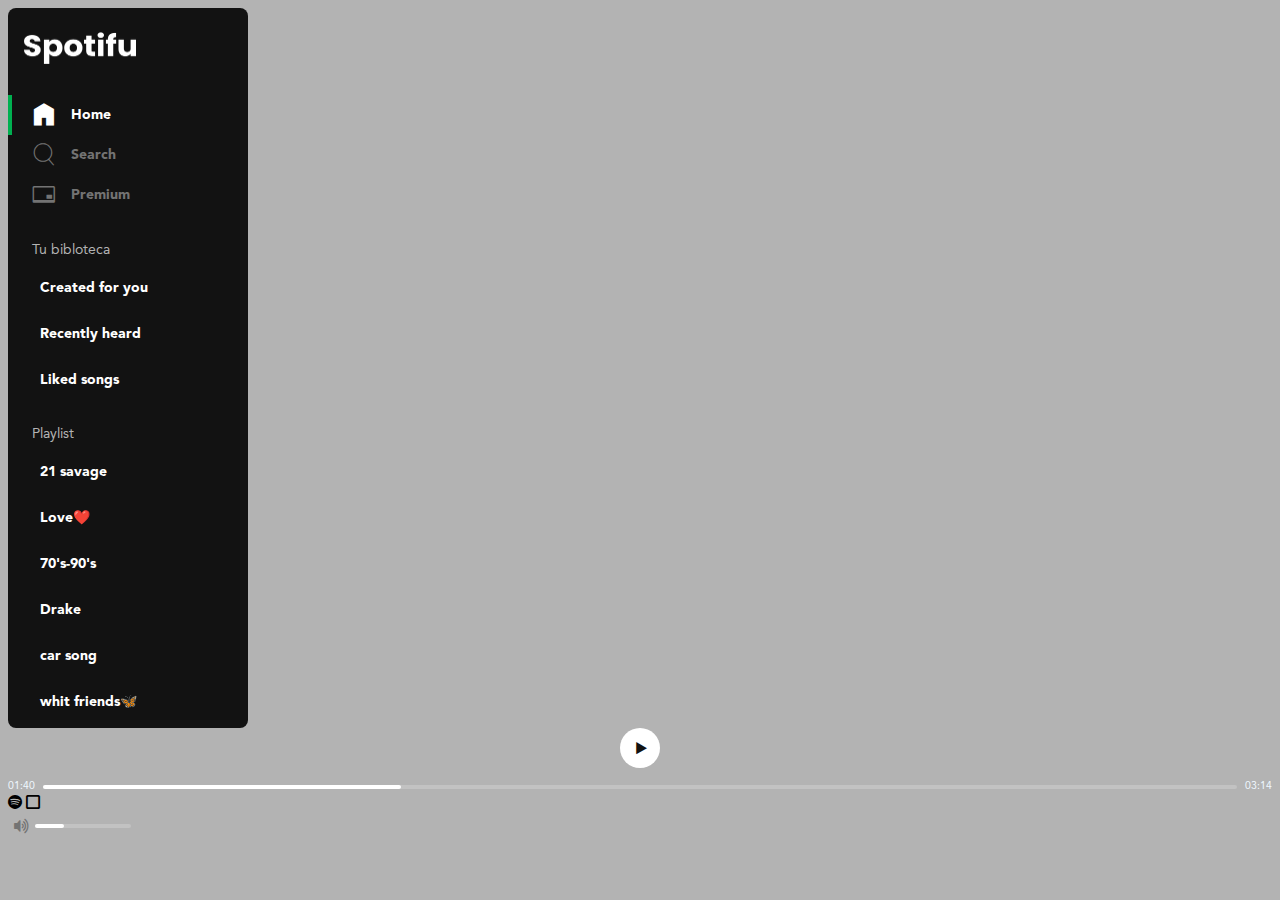
==== index.html @ 5f94fa97 "Add files via upload" ====
<!DOCTYPE html>
<html lang="en">
<head>
    <meta charset="UTF-8">
    <meta name="viewport" content="width=, initial-scale=1.0">
    <title>Spotifu</title>

    <link rel="apple-touch-icon" sizes="57x57" href="./favicon/apple-icon-57x57.png">
    <link rel="apple-touch-icon" sizes="60x60" href="./favicon/apple-icon-60x60.png">
    <link rel="apple-touch-icon" sizes="72x72" href="./favicon/apple-icon-72x72.png">
    <link rel="apple-touch-icon" sizes="76x76" href="./favicon/apple-icon-76x76.png">
    <link rel="apple-touch-icon" sizes="114x114" href="./favicon/apple-icon-114x114.png">
    <link rel="apple-touch-icon" sizes="120x120" href="./favicon/apple-icon-120x120.png">
    <link rel="apple-touch-icon" sizes="144x144" href="./favicon/apple-icon-144x144.png">
    <link rel="apple-touch-icon" sizes="152x152" href="./favicon/apple-icon-152x152.png">
    <link rel="apple-touch-icon" sizes="180x180" href="./favicon/apple-icon-180x180.png">
    <link rel="icon" type="image/png" sizes="192x192"  href="./favicon/android-icon-192x192.png">
    <link rel="icon" type="image/png" sizes="32x32" href="./favicon/favicon-32x32.png">
    <link rel="icon" type="image/png" sizes="96x96" href="./favicon/favicon-96x96.png">
    <link rel="icon" type="image/png" sizes="16x16" href="./favicon/favicon-16x16.png">
    <link rel="manifest" href="./favicon/manifest.json">
    <meta name="msapplication-TileColor" content="#ffffff">
    <meta name="msapplication-TileImage" content="/ms-icon-144x144.png">
    <meta name="theme-color" content="#ffffff">

    <link rel="stylesheet" href="./css/index.css">
</head>

<body class="body">


    <div class="sidebar">

        <header class="logo" role="banner">
            <a href="/" aric-current="page">
                <img src="./images/spotifu-logo.png" class="logo-image" width="112" height="32" alt="Logo de Spotifu" >
            </a>
        </header>

        <nav class="menu" aria-label="Principal">
            <ul class="menu-list">
                <li class="menuItem is-active">
                    <a href="/" aria-current="page" class="link">
                        <i class="icon-home" aria-hidden="true"></i>
                        <span>Home</span>
                    </a>
                </li>
                <li class="menuItem">
                    <a href="/" class="link">
                        <i class="icon-search" aria-hidden="true"></i>
                        <span>Search</span>
                    </a>
                </li>
                <li class="menuItem">
                    <a href="/" class="link">
                        <i class="icon-creditCard" aria-hidden="true"></i>
                        <span>Premium</span>
                    </a>
                </li>
            </ul>
        </nav>

        <nav class="list" aria-labelledby="library-navigation">
            <h2 class="list-title" id="library-navigation">Tu bibloteca</h2>
            <ul class="list-content">
                <li class="list-item">
                    <a href="#" class="link" >Created for you</a>
                </li>
                <li class="list-item">
                    <a href="#" class="link" >Recently heard</a>
                </li>
                <li class="list-item">
                    <a href="#" class="link" >Liked songs</a>
                </li>
            </ul>
        </nav>

        <nav class="list" aria-labelledby="playlist-navigation">
            <h2 class="list-title" id="playlist-navigation">Playlist</h2>
            <ul class="list-content">
                <li class="list-item">
                    <a class="link" href="#">21 savage</a>
                </li>
                <li class="list-item">
                    <a class="link" href="#">Love❤️ </a>
                </li>
                <li class="list-item">
                    <a class="link" href="#">70's-90's</a>
                </li>
                <li class="list-item">
                    <a class="link" href="#">Drake</a>
                </li>
                <li class="list-item">
                    <a class="link" href="#">car song</a>
                </li>
                <li class="list-item">
                    <a class="link" href="#">whit friends🦋</a>
                </li>
                <li class="list-item">
                    <a class="link" href="#">work⚡️</a>
                </li>
                <li class="list-item">
                    <a class="link" href="#">phonk</a>
                </li>
                <li class="list-item">
                    <a class="link" href="#">boxing</a>
                </li>
                <li class="list-item">
                    <a class="link" href="#">GYM</a>
                </li>
                <li class="list-item">
                    <a class="link" href="#">Gangster🥀</a>
                </li>
                <li class="list-item">
                    <span class="ellipsis">
                        <a class="link" href="#">Epic music for a epic day</a>
                    </span>
                </li>
                <li class="list-item">
                    <a class="link" href="#">Rock🎸</a>
                </li>
                <li class="list-item">
                    <a class="link" href="#">2010 vibes</a>
                </li>
                <li class="list-item">
                    <a class="link" href="#">clasic</a>
                </li>
                <li class="list-item">
                    <a class="link" href="#">Party Hits 2000s</a>
                </li>
                <li class="list-item">
                    <a class="link" href="#">Jazz</a>
                </li>
                <li class="list-item">
                    <a class="link" href="#">Manele</a>
                </li>
                
            </ul>
        </nav>

    </div>

    <div class="playerControls">
        <div class="playerControls-buttons" aria-label="playback contents">

            <button class="buttonIcon" title="prev" aria-label="prev">
                <i class="icon-prev" aria-hidden="false"></i>
            </button>
        
            <button class="buttonIcon is-white" title="Play" aria-label="Play">
                <i class="icon-play" aria-hidden="false"></i>
            </button>
        
            <button class="buttonIcon" title="next" aria-label="next">
                <i class="icon-next" aria-hidden="false"></i>

            </button>
        </div>
        <div class="playerPlayback">
            <span class="playerPlayback-progressTime">01:40</span>
            <div class="playerPlayback-slider"> 
                <div class="slider">
                    <div class="slider-progress">
                        <button class="slider-button" aria-label="Control the progress of reproduction "> </button>
                    </div>
                </div>
            </div>
            <span class="playerPlayback-progressTime">03:14</span>

        </div>

    </div>

    <i class="icon-spotify1"></i>
    <i class="icon-checkboxUnchecked"></i>


    <div class="playerVolume">
        <button class="player-control" aria-label="Muted" aria-describedby="volumen-icon">
            <i class="icon-volumeUp" id="volumen-icon" role="presentation" aria-label="Volumen high" title="Mute"></i>
        </button>
        <div class="playerVolume-slider">
            <div class="slider">
                <div class="slider-progress">
                    <button class="slider-button" aria-label="Control the progress of reproduction "> </button>
                </div>
            </div>
        </div>
    </div>





</body>
</html>
---- css/index.css ----
@import "./body.css";
@import "./icons.css";
@import "./icons2.css";
@import "./fonts.css";
@import "./link.css";
@import "./button-icon.css";
@import "./sidebar.css";
@import "./ellipsis.css";
@import "./slider.css";
@import "./player-controls.css";
@import "./player-playback.css";
@import "./player-volume.css";
@import "./player.css";
@import "";
@import "";
@import "";
@import "";



:root { 
  --primary: #00b050; 
  --white: #ffffff; 
  --gray10: #b3b3b3; 
  --gray20: #737373; 
  --gray30: #282828; 
  --gray40: #181818; 
  --gray50: #121212; 
  --gray60: #000000; 
  --headline1: 900 2rem/normal 'Avenir'; 
  --headline2: bold 1.5rem/1.75rem 'Avenir'; 
  --button: bold 0.875rem/1rem 'Avenir'; 
  --subtitle2: normal 0.75rem/normal 'Avenir'; 
  --smallfont: normal 0.65625rem/normal 'Avenir'; 
  --basefont-normal: normal 0.875rem/1.375rem 'Avenir'; 
  --basefont-bold: 900 0.875rem/1.375rem 'Avenir'; 
}
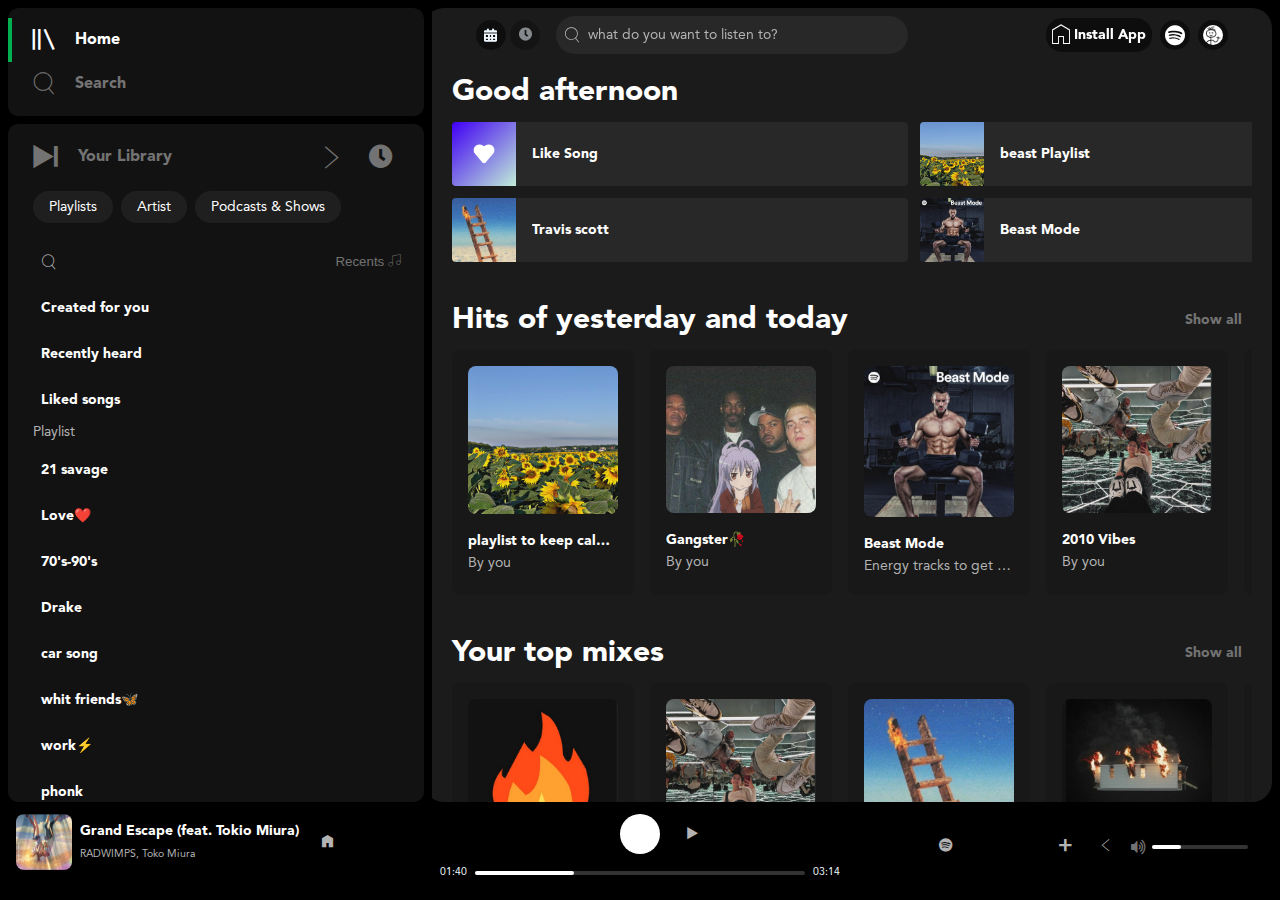
==== commit cb4c306f: "Add files via upload" ====
--- a/index.html
+++ b/index.html
@@ -28,161 +28,2323 @@
 
 <body class="body">
 
+    <div class="layout">
 
-    <div class="sidebar">
+        <div class="layout-block">
+            <div class="layout-sidebar">
+                <div class="sidebar">
+        
+                    <!-- <header class="logo" role="banner">
+                        <a href="/" aric-current="page">
+                            <img src="./images/spotifu-logo.png" class="logo-image" width="112" height="32" alt="Logo de Spotifu" >
+                        </a>
+                    </header> -->
+            
+                    <div class="contentMenu">
+                        <nav class="menu" aria-label="Principal">
+                            <ul class="menu-list">
+                                <li class="menuItem is-active">
+                                    <a href="/" aria-current="page" class="link">
+                                        <i class="icon-home" aria-hidden="true"></i>
+                                        <span>Home</span>
+                                    </a>
+                                </li>
+                                <li class="menuItem">
+                                    <a href="/" class="link">
+                                        <i class="icon-search" aria-hidden="true"></i>
+                                        <span>Search</span>
+                                    </a>
+                                </li>
+                                <!-- <li class="menuItem">
+                                    <a href="/" class="link">
+                                        <i class="icon-creditCard" aria-hidden="true"></i>
+                                        <span>Premium</span>
+                                    </a>
+                                </li> -->
+                            </ul>
+                        </nav>
+                    </div>   
+                    
+                    <div class="contentMenu">
+                        <nav class="list" aria-labelledby="library-navigation">
+                            <!-- <h2 class="list-title" id="library-navigation"></h2> -->
+                            <ul class="menu-list">
+                                <li class="menuItem">
+                                    <div class="yourLibrary-content">
+                                        <a href="/" class="link">
+                                            <i class="icon-libraryActive" aria-hidden="true"></i>
+                                            <span>Your Library</span>
+                                        </a>
+                                        <div class="navigation-menu">
+                                            <button class="navigation-addPlus"  aria-label="Create playlist or folder" title="Create playlist or folder"><i class="icon-addPlus" aria-hidden="true"></i></button>
+                                            <button class="navigation-show" aria-label="show more" title="show more"><i class="icon-arrowRight" aria-hidden="true"></i></button>
+                                        </div>
+                                    </div>
+                                </li>
+                            </ul>
 
-        <header class="logo" role="banner">
-            <a href="/" aric-current="page">
-                <img src="./images/spotifu-logo.png" class="logo-image" width="112" height="32" alt="Logo de Spotifu" >
-            </a>
-        </header>
+                            <div class="listButton">
+                                <button class="listButton-playlist">
+                                    <a href="/">Playlists</a>
+                                </button>
 
-        <nav class="menu" aria-label="Principal">
-            <ul class="menu-list">
-                <li class="menuItem is-active">
-                    <a href="/" aria-current="page" class="link">
-                        <i class="icon-home" aria-hidden="true"></i>
-                        <span>Home</span>
-                    </a>
-                </li>
-                <li class="menuItem">
-                    <a href="/" class="link">
-                        <i class="icon-search" aria-hidden="true"></i>
-                        <span>Search</span>
-                    </a>
-                </li>
-                <li class="menuItem">
-                    <a href="/" class="link">
-                        <i class="icon-creditCard" aria-hidden="true"></i>
-                        <span>Premium</span>
-                    </a>
-                </li>
-            </ul>
-        </nav>
+                                <button class="listButton-Artist">
+                                    <a href="/">Artist</a>
+                                </button>
+                    
+                                <button class="listButton-podcast">
+                                    <a href="/">Podcasts & Shows</a>
+                                </button>
+                            </div>
 
-        <nav class="list" aria-labelledby="library-navigation">
-            <h2 class="list-title" id="library-navigation">Tu bibloteca</h2>
-            <ul class="list-content">
-                <li class="list-item">
-                    <a href="#" class="link" >Created for you</a>
-                </li>
-                <li class="list-item">
-                    <a href="#" class="link" >Recently heard</a>
-                </li>
-                <li class="list-item">
-                    <a href="#" class="link" >Liked songs</a>
-                </li>
-            </ul>
-        </nav>
+                            <div class="listContent-search">
+                                <form class="list-search" action="" role="search" aria-label="Search In Your Library">
+                                    <i class="icon-search" aria-hidden="true"></i>
+                                    <input placeholder="Search In Your Library" type="search">
+                                </form>
+                                <div class="contentRecents">
+                                    <button class="contentRecents-button">
+                                        <a href="/">Recents</a>
+                                        <i class="icon-library"></i>
+                                    </button>
+                                </div>
+                            </div>
 
-        <nav class="list" aria-labelledby="playlist-navigation">
-            <h2 class="list-title" id="playlist-navigation">Playlist</h2>
-            <ul class="list-content">
-                <li class="list-item">
-                    <a class="link" href="#">21 savage</a>
-                </li>
-                <li class="list-item">
-                    <a class="link" href="#">Love❤️ </a>
-                </li>
-                <li class="list-item">
-                    <a class="link" href="#">70's-90's</a>
-                </li>
-                <li class="list-item">
-                    <a class="link" href="#">Drake</a>
-                </li>
-                <li class="list-item">
-                    <a class="link" href="#">car song</a>
-                </li>
-                <li class="list-item">
-                    <a class="link" href="#">whit friends🦋</a>
-                </li>
-                <li class="list-item">
-                    <a class="link" href="#">work⚡️</a>
-                </li>
-                <li class="list-item">
-                    <a class="link" href="#">phonk</a>
-                </li>
-                <li class="list-item">
-                    <a class="link" href="#">boxing</a>
-                </li>
-                <li class="list-item">
-                    <a class="link" href="#">GYM</a>
-                </li>
-                <li class="list-item">
-                    <a class="link" href="#">Gangster🥀</a>
-                </li>
-                <li class="list-item">
-                    <span class="ellipsis">
-                        <a class="link" href="#">Epic music for a epic day</a>
-                    </span>
-                </li>
-                <li class="list-item">
-                    <a class="link" href="#">Rock🎸</a>
-                </li>
-                <li class="list-item">
-                    <a class="link" href="#">2010 vibes</a>
-                </li>
-                <li class="list-item">
-                    <a class="link" href="#">clasic</a>
-                </li>
-                <li class="list-item">
-                    <a class="link" href="#">Party Hits 2000s</a>
-                </li>
-                <li class="list-item">
-                    <a class="link" href="#">Jazz</a>
-                </li>
-                <li class="list-item">
-                    <a class="link" href="#">Manele</a>
-                </li>
+
+
+                                
+                            <ul class="list-content">
+                                <li class="list-item">
+                                    <a href="#" class="link" >Created for you</a>
+                                </li>
+                                <li class="list-item">
+                                    <a href="#" class="link" >Recently heard</a>
+                                </li>
+                                <li class="list-item">
+                                    <a href="#" class="link" >Liked songs</a>
+                                </li>
+                            </ul>
+                        </nav>
                 
-            </ul>
-        </nav>
-
-    </div>
-
-    <div class="playerControls">
-        <div class="playerControls-buttons" aria-label="playback contents">
-
-            <button class="buttonIcon" title="prev" aria-label="prev">
-                <i class="icon-prev" aria-hidden="false"></i>
-            </button>
-        
-            <button class="buttonIcon is-white" title="Play" aria-label="Play">
-                <i class="icon-play" aria-hidden="false"></i>
-            </button>
-        
-            <button class="buttonIcon" title="next" aria-label="next">
-                <i class="icon-next" aria-hidden="false"></i>
-
-            </button>
-        </div>
-        <div class="playerPlayback">
-            <span class="playerPlayback-progressTime">01:40</span>
-            <div class="playerPlayback-slider"> 
-                <div class="slider">
-                    <div class="slider-progress">
-                        <button class="slider-button" aria-label="Control the progress of reproduction "> </button>
+                        <nav class="list" aria-labelledby="playlist-navigation">
+                            <h2 class="list-title" id="playlist-navigation">Playlist</h2>
+                            <ul class="list-content">
+                                <li class="list-item">
+                                    <a class="link" href="#">21 savage</a>
+                                </li>
+                                <li class="list-item">
+                                    <a class="link" href="#">Love❤️ </a>
+                                </li>
+                                <li class="list-item">
+                                    <a class="link" href="#">70's-90's</a>
+                                </li>
+                                <li class="list-item">
+                                    <a class="link" href="#">Drake</a>
+                                </li>
+                                <li class="list-item">
+                                    <a class="link" href="#">car song</a>
+                                </li>
+                                <li class="list-item">
+                                    <a class="link" href="#">whit friends🦋</a>
+                                </li>
+                                <li class="list-item">
+                                    <a class="link" href="#">work⚡️</a>
+                                </li>
+                                <li class="list-item">
+                                    <a class="link" href="#">phonk</a>
+                                </li>
+                                <li class="list-item">
+                                    <a class="link" href="#">boxing</a>
+                                </li>
+                                <li class="list-item">
+                                    <a class="link" href="#">GYM</a>
+                                </li>
+                                <li class="list-item">
+                                    <a class="link" href="#">Gangster🥀</a>
+                                </li>
+                                <li class="list-item">
+                                    <span class="ellipsis">
+                                        <a class="link" href="#">Epic music for a epic day</a>
+                                    </span>
+                                </li>
+                                <li class="list-item">
+                                    <a class="link" href="#">Rock🎸</a>
+                                </li>
+                                <li class="list-item">
+                                    <a class="link" href="#">2010 vibes</a>
+                                </li>
+                                <li class="list-item">
+                                    <a class="link" href="#">clasic</a>
+                                </li>
+                                <li class="list-item">
+                                    <a class="link" href="#">Party Hits 2000s</a>
+                                </li>
+                                <li class="list-item">
+                                    <a class="link" href="#">Jazz</a>
+                                </li>
+                                <li class="list-item">
+                                    <a class="link" href="#">Manele</a>
+                                </li>
+                                
+                            </ul>
+                        </nav>
                     </div>
+            
                 </div>
             </div>
-            <span class="playerPlayback-progressTime">03:14</span>
-
+            
+            <div class="layout-main">
+                <div class="page">
+                    <div class="sticky">
+                        <div class="page-block">
+                            <header class="header" aria-label="top bar and user menu">
+                                <div class="navigation">
+                                    <button class="navigation-prev"  aria-label="Go back" title="Go back"><i class="icon-arrowLeft" aria-hidden="true"></i></button>
+                                    <button class="novigation-next" disabled aria-label="Go forward" title="Go forward"><i class="icon-arrowRight" aria-hidden="true"></i></button>
+                                </div>
+                            
+                            
+                                <form class="search" action="" role="search" aria-label="what do you want to listen to?">
+                                    <i class="icon-search" aria-hidden="true"></i>
+                                    <input placeholder="what do you want to listen to?" type="search">
+                                </form>
+                        
+                                <div class="topButton">
+                                    <button class="topButton-download">
+                                        <i class="icon-download"></i>
+                                        <a href="">Install App</a>
+                                    </button>
+                        
+                                    <button class="topButton-spotify" aria-label="go to spotify">
+                                        <i class="icon-spotify1"></i>
+                                    </button>
+                        
+                                    <button class="topButton-account" aria-label="go to your account">
+                                        <img src="./images/yo.png" alt="">
+                                    </button>
+                                </div>
+                            </header>
+                        </div>
+                    </div>
+                    <main class="page-block">
+                        <section class="playlistList" aria-labelledby="region1">
+                            <div class="playlistList-top">
+                                <h2 class="playlistList-title" id="region1">Good afternoon</h2>
+                                <!-- <a class="showAll" href="">Show all</a> -->
+                            </div>
+                            <div class="playlistList-containerCompact">
+                                <div class="playlistCompact">
+                                    <div class="playlistCompact-cover" >
+                                        <img src="./images/LIKE_SONG.png" alt="Cover of the Playlist">
+                                    </div>
+                                    <div class="playlistCompact-details">
+                                        <h3 class="playlistCompact-title">Like Song</h3>
+                                        <div class="playlistCompact-control">
+                                            <button class="buttonIcon is-primary" aria-label="Play" title="Play" >
+                                                <i class="icon-play" aria-hidden="true"></i>
+                                            </button>
+                                        </div>
+                                    </div>
+                                </div>
+                    
+                                <div class="playlistCompact">
+                                    <div class="playlistCompact-cover" >
+                                        <img src="./images/TRAVIS.png" alt="Cover of the Playlist">
+                                    </div>
+                                    <div class="playlistCompact-details">
+                                        <h3 class="playlistCompact-title">Travis scott </h3>
+                                        <div class="playlistCompact-control">
+                                            <button class="buttonIcon is-primary" aria-label="Play" title="Play" >
+                                                <i class="icon-play" aria-hidden="true"></i>
+                                            </button>
+                                        </div>
+                                    </div>
+                                </div>
+                    
+                                <div class="playlistCompact">
+                                    <div class="playlistCompact-cover" >
+                                        <img src="./images/ULTIMATE-SONGS.png" alt="Cover of the Playlist">
+                                    </div>
+                                    <div class="playlistCompact-details">
+                                        <h3 class="playlistCompact-title">beast Playlist</h3>
+                                        <div class="playlistCompact-control">
+                                            <button class="buttonIcon is-primary" aria-label="Play" title="Play" >
+                                                <i class="icon-play" aria-hidden="true"></i>
+                                            </button>
+                                        </div>
+                                    </div>
+                                </div>
+                    
+                                <div class="playlistCompact">
+                                    <div class="playlistCompact-cover" >
+                                        <img src="./images/bEAST_MODE.png" alt="Cover of the Playlist">
+                                    </div>
+                                    <div class="playlistCompact-details">
+                                        <h3 class="playlistCompact-title">Beast Mode</h3>
+                                        <div class="playlistCompact-control">
+                                            <button class="buttonIcon is-primary" aria-label="Play" title="Play" >
+                                                <i class="icon-play" aria-hidden="true"></i>
+                                            </button>
+                                        </div>
+                                    </div>
+                                </div>
+                    
+                                <div class="playlistCompact">
+                                    <div class="playlistCompact-cover" >
+                                        <img src="./images/fire.png" alt="Cover of the Playlist">
+                                    </div>
+                                    <div class="playlistCompact-details">
+                                        <h3 class="playlistCompact-title">Playlist Hot</h3>
+                                        <div class="playlistCompact-control">
+                                            <button class="buttonIcon is-primary" aria-label="Play" title="Play" >
+                                                <i class="icon-play" aria-hidden="true"></i>
+                                            </button>
+                                        </div>
+                                    </div>
+                                </div>
+                    
+                                <div class="playlistCompact">
+                                    <div class="playlistCompact-cover" >
+                                        <img src="./images/grand-escape.png" alt="Cover of the Playlist">
+                                    </div>
+                                    <div class="playlistCompact-details">
+                                        <h3 class="playlistCompact-title">Anime Song</h3>
+                                        <div class="playlistCompact-control">
+                                            <button class="buttonIcon is-primary" aria-label="Play" title="Play" >
+                                                <i class="icon-play" aria-hidden="true"></i>
+                                            </button>
+                                        </div>
+                                    </div>
+                                </div>
+                    
+                    
+                            </div>
+                        </section>
+                    
+                        <section class="playlistList" aria-labelledby="region2">
+                            <div class="playlistList-top">  
+                                <h2 class="playlistList-title" id="region2">Hits of yesterday and today</h2>
+                                <a class="showAll" href="">Show all</a>
+                            </div>
+                            <div class="playlistList-container">
+                                
+                                <div class="playlistGrid" >
+                                    <div class="playlistGrid-cover" >
+                                        <img src="./images/ULTIMATE-SONGS.png" width="150" height="150" alt="Cover of a beast playlist">
+                                        <button class="buttonIcon is-primary" aria-label="Play" title="Play" >
+                                            <i class="icon-play" aria-hidden="true"></i>
+                                        </button>
+                                    </div>
+                                    <h3 class="playlistGrid-title" title="playlist to keep calm and chill out">playlist to keep calm and chill out</h3>
+                                    <h4 class="playlistGrid-description">By you</h4>
+                                </div>
+                    
+                                <div class="playlistGrid">
+                                    <div class="playlistGrid-cover" >
+                                        <img src="./images/gangster.png" width="150" height="150" alt="Cover of the Playlist">
+                                        <button class="buttonIcon is-primary" aria-label="Play" title="Play" >
+                                            <i class="icon-play" aria-hidden="true"></i>
+                                        </button>
+                                    </div>
+                                    <h3 class="playlistGrid-title">Gangster🥀</h3>
+                                    <h4 class="playlistGrid-description">By you</h4>
+                                </div>
+                    
+                                <div class="playlistGrid">
+                                    <div class="playlistGrid-cover" >
+                                        <img src="./images/bEAST_MODE.png" width="150" height="150" alt="Cover of the Playlist">
+                                        <button class="buttonIcon is-primary" aria-label="Play" title="Play" >
+                                            <i class="icon-play" aria-hidden="true"></i>
+                                        </button>
+                                    </div>
+                                    <h3 class="playlistGrid-title">Beast Mode</h3>
+                                    <h4 class="playlistGrid-description" title="Energy tracks to get your beast mode on.">Energy tracks to get your beast mode on.</h4>
+                                </div>
+                    
+                                <div class="playlistGrid">
+                                    <div class="playlistGrid-cover" >
+                                        <img src="./images/2010-VIBES.png" width="150" height="150" alt="Cover of the Playlist">
+                                        <button class="buttonIcon is-primary" aria-label="Play" title="Play" >
+                                            <i class="icon-play" aria-hidden="true"></i>
+                                        </button>
+                                    </div>
+                                    <h3 class="playlistGrid-title">2010 Vibes</h3>
+                                    <h4 class="playlistGrid-description">By you</h4>
+                                </div>
+                    
+                                <div class="playlistGrid">
+                                    <div class="playlistGrid-cover" >
+                                        <img src="./images/ART.png" width="150" height="150" alt="Cover of the Playlist">
+                                        <button class="buttonIcon is-primary" aria-label="Play" title="Play" >
+                                            <i class="icon-play" aria-hidden="true"></i>
+                                        </button>
+                                    </div>
+                                    <h3 class="playlistGrid-title">🛸🛸🛸</h3>
+                                    <h4 class="playlistGrid-description">By you</h4>
+                                </div>
+                    
+                                
+                                <div class="playlistGrid">
+                                    <div class="playlistGrid-cover" >
+                                        <img src="./images/cat.png" width="150" height="150" alt="Cover of the Playlist">
+                                        <button class="buttonIcon is-primary" aria-label="Play" title="Play" >
+                                            <i class="icon-play" aria-hidden="true"></i>
+                                        </button>
+                                    </div>
+                                    <h3 class="playlistGrid-title">Las Felinas</h3>
+                                    <h4 class="playlistGrid-description">By Kity</h4>
+                                </div>
+                    
+                                <div class="playlistGrid">
+                                    <div class="playlistGrid-cover" >
+                                        <img src="./images/desarolo personal.png" width="150" height="150" alt="Cover of the Playlist">
+                                        <button class="buttonIcon is-primary" aria-label="Play" title="Play" >
+                                            <i class="icon-play" aria-hidden="true"></i>
+                                        </button>
+                                    </div>
+                                    <h3 class="playlistGrid-title">Procastinar</h3>
+                                    <h4 class="playlistGrid-description">By Polo</h4>
+                                </div>
+                    
+                                <div class="playlistGrid">
+                                    <div class="playlistGrid-cover" >
+                                        <img src="./images/ENTRONO-TRAP.png" width="150" height="150" alt="Cover of the Playlist">
+                                        <button class="buttonIcon is-primary" aria-label="Play" title="Play" >
+                                            <i class="icon-play" aria-hidden="true"></i>
+                                        </button>
+                                    </div>
+                                    <h3 class="playlistGrid-title">Gangster 2000's</h3>
+                                    <h4 class="playlistGrid-description">By Dark Boy</h4>
+                                </div>
+                    
+                                <div class="playlistGrid">
+                                    <div class="playlistGrid-cover" >
+                                        <img src="./images/grand-escape.png" width="150" height="150" alt="Cover of the Playlist">
+                                        <button class="buttonIcon is-primary" aria-label="Play" title="Play" >
+                                            <i class="icon-play" aria-hidden="true"></i>
+                                        </button>
+                                    </div>
+                                    <h3 class="playlistGrid-title">Anime</h3>
+                                    <h4 class="playlistGrid-description">By AnimeFLV</h4>
+                                </div>
+                    
+                                <div class="playlistGrid">
+                                    <div class="playlistGrid-cover" >
+                                        <img src="./images/fire.png" width="150" height="150" alt="Cover of the Playlist">
+                                        <button class="buttonIcon is-primary" aria-label="Play" title="Play" >
+                                            <i class="icon-play" aria-hidden="true"></i>
+                                        </button>
+                                    </div>
+                                    <h3 class="playlistGrid-title">Hot Playlist</h3>
+                                    <h4 class="playlistGrid-description">By you</h4>
+                                </div>
+                    
+                    
+                    
+                            </div>
+                        </section>
+                    
+                        <section class="playlistList" aria-labelledby="region2">
+                            <div class="playlistList-top">  
+                                <h2 class="playlistList-title" id="region2">Your top mixes</h2>
+                                <a class="showAll" href="">Show all</a>
+                            </div>
+                            <div class="playlistList-container">
+                                
+                                <div class="playlistGrid">
+                                    <div class="playlistGrid-cover" >
+                                        <img src="./images/fire.png" width="150" height="150" alt="Cover of the Playlist">
+                                        <button class="buttonIcon is-primary" aria-label="Play" title="Play" >
+                                            <i class="icon-play" aria-hidden="true"></i>
+                                        </button>
+                                    </div>
+                                    <h3 class="playlistGrid-title">Hot Playlist</h3>
+                                    <h4 class="playlistGrid-description">By you</h4>
+                                </div>
+                    
+                                <div class="playlistGrid">
+                                    <div class="playlistGrid-cover" >
+                                        <img src="./images/2010-VIBES.png" alt="Cover of the Playlist">
+                                        <button class="buttonIcon is-primary" aria-label="Play" title="Play" >
+                                            <i class="icon-play" aria-hidden="true"></i>
+                                        </button>
+                                    </div>
+                                    <h3 class="playlistGrid-title">2010 Vibes</h3>
+                                    <h4 class="playlistGrid-description">By you</h4>
+                                </div>
+                    
+                    
+                                <div class="playlistGrid">
+                                    <div class="playlistGrid-cover" >
+                                        <img src="./images/TRAVIS.png" alt="Cover of the Playlist">
+                                        <button class="buttonIcon is-primary" aria-label="Play" title="Play" >
+                                            <i class="icon-play" aria-hidden="true"></i>
+                                        </button>
+                                    </div>
+                                    <h3 class="playlistGrid-title">Travis Scott</h3>
+                                    <h4 class="playlistGrid-description">Travis Scott</h4>
+                                </div>
+                    
+                                <div class="playlistGrid">
+                                    <div class="playlistGrid-cover" >
+                                        <img src="./images/trap.png" alt="Cover of the Playlist">
+                                        <button class="buttonIcon is-primary" aria-label="Play" title="Play" >
+                                            <i class="icon-play" aria-hidden="true"></i>
+                                        </button>
+                                    </div>
+                                    <h3 class="playlistGrid-title">Trap</h3>
+                                    <h4 class="playlistGrid-description">By you</h4>
+                                </div>
+                    
+                                <div class="playlistGrid">
+                                    <div class="playlistGrid-cover" >
+                                        <img src="./images/ENTRONO-TRAP.png" alt="Cover of the Playlist">
+                                        <button class="buttonIcon is-primary" aria-label="Play" title="Play" >
+                                            <i class="icon-play" aria-hidden="true"></i>
+                                        </button>
+                                    </div>
+                                    <h3 class="playlistGrid-title">50 cent</h3>
+                                    <h4 class="playlistGrid-description">By 50 cent</h4>
+                                </div>
+                    
+                                
+                                <div class="playlistGrid">
+                                    <div class="playlistGrid-cover" >
+                                        <img src="./images/grand-escape.png" alt="Cover of the Playlist">
+                                        <button class="buttonIcon is-primary" aria-label="Play" title="Play" >
+                                            <i class="icon-play" aria-hidden="true"></i>
+                                        </button>
+                                    </div>
+                                    <h3 class="playlistGrid-title">Grand escape</h3>
+                                    <h4 class="playlistGrid-description">By you</h4>
+                                </div>
+                    
+                                <div class="playlistGrid">
+                                    <div class="playlistGrid-cover" >
+                                        <img src="./images/img-referencia.png" alt="Cover of the Playlist">
+                                        <button class="buttonIcon is-primary" aria-label="Play" title="Play" >
+                                            <i class="icon-play" aria-hidden="true"></i>
+                                        </button>
+                                    </div>
+                                    <h3 class="playlistGrid-title">on the floor</h3>
+                                    <h4 class="playlistGrid-description">By Jenifer Lopez</h4>
+                                </div>
+                    
+                                <div class="playlistGrid">
+                                    <div class="playlistGrid-cover" >
+                                        <img src="./images/bEAST_MODE.png" alt="Cover of the Playlist">
+                                        <button class="buttonIcon is-primary" aria-label="Play" title="Play" >
+                                            <i class="icon-play" aria-hidden="true"></i>
+                                        </button>
+                                    </div>
+                                    <h3 class="playlistGrid-title">work⚡️</h3>
+                                    <h4 class="playlistGrid-description">By you</h4>
+                                </div>
+                    
+                                <div class="playlistGrid">
+                                    <div class="playlistGrid-cover" >
+                                        <img src="./images/ART.png" alt="Cover of the Playlist">
+                                        <button class="buttonIcon is-primary" aria-label="Play" title="Play" >
+                                            <i class="icon-play" aria-hidden="true"></i>
+                                        </button>
+                                    </div>
+                                    <h3 class="playlistGrid-title">Arte</h3>
+                                    <h4 class="playlistGrid-description">By you</h4>
+                                </div>
+                    
+                                <div class="playlistGrid">
+                                    <div class="playlistGrid-cover" >
+                                        <img src="./images/nostalgIA.png" alt="Cover of the Playlist">
+                                        <button class="buttonIcon is-primary" aria-label="Play" title="Play" >
+                                            <i class="icon-play" aria-hidden="true"></i>
+                                        </button>
+                                    </div>
+                                    <h3 class="playlistGrid-title">nostalgIA</h3>
+                                    <h4 class="playlistGrid-description">By IA</h4>
+                                </div>
+                    
+                    
+                    
+                            </div>
+                        </section>
+                    
+                        <section class="playlistList" aria-labelledby="region2">
+                            <div class="playlistList-top">  
+                                <h2 class="playlistList-title" id="region2">Recently played</h2>
+                                <a class="showAll" href="">Show all</a>
+                            </div>
+                            <div class="playlistList-container">
+                                
+                                <div class="playlistGrid">
+                                    <div class="playlistGrid-cover" >
+                                        <img src="./images/nostalgIA.png" alt="Cover of the Playlist">
+                                        <button class="buttonIcon is-primary" aria-label="Play" title="Play" >
+                                            <i class="icon-play" aria-hidden="true"></i>
+                                        </button>
+                                    </div>
+                                    <h3 class="playlistGrid-title">nostalgIA</h3>
+                                    <h4 class="playlistGrid-description">By IA</h4>
+                                </div>
+                    
+                                <div class="playlistGrid">
+                                    <div class="playlistGrid-cover" >
+                                        <img src="./images/ART.png" alt="Cover of the Playlist">
+                                        <button class="buttonIcon is-primary" aria-label="Play" title="Play" >
+                                            <i class="icon-play" aria-hidden="true"></i>
+                                        </button>
+                                    </div>
+                                    <h3 class="playlistGrid-title">Arte</h3>
+                                    <h4 class="playlistGrid-description">By you</h4>
+                                </div>
+                    
+                                <div class="playlistGrid">
+                                    <div class="playlistGrid-cover" >
+                                        <img src="./images/bEAST_MODE.png" alt="Cover of the Playlist">
+                                        <button class="buttonIcon is-primary" aria-label="Play" title="Play" >
+                                            <i class="icon-play" aria-hidden="true"></i>
+                                        </button>
+                                    </div>
+                                    <h3 class="playlistGrid-title">work⚡️</h3>
+                                    <h4 class="playlistGrid-description">By you</h4>
+                                </div>
+                    
+                                <div class="playlistGrid">
+                                    <div class="playlistGrid-cover" >
+                                        <img src="./images/fire.png" width="150" height="150" alt="Cover of the Playlist">
+                                        <button class="buttonIcon is-primary" aria-label="Play" title="Play" >
+                                            <i class="icon-play" aria-hidden="true"></i>
+                                        </button>
+                                    </div>
+                                    <h3 class="playlistGrid-title">Hot Playlist</h3>
+                                    <h4 class="playlistGrid-description">By you</h4>
+                                </div>
+                    
+                                <div class="playlistGrid">
+                                    <div class="playlistGrid-cover" >
+                                        <img src="./images/TRAVIS.png" alt="Cover of the Playlist">
+                                        <button class="buttonIcon is-primary" aria-label="Play" title="Play" >
+                                            <i class="icon-play" aria-hidden="true"></i>
+                                        </button>
+                                    </div>
+                                    <h3 class="playlistGrid-title">Travis Scott</h3>
+                                    <h4 class="playlistGrid-description">Travis Scott</h4>
+                                </div>
+                    
+                                <div class="playlistGrid">
+                                    <div class="playlistGrid-cover" >
+                                        <img src="./images/trap.png" alt="Cover of the Playlist">
+                                        <button class="buttonIcon is-primary" aria-label="Play" title="Play" >
+                                            <i class="icon-play" aria-hidden="true"></i>
+                                        </button>
+                                    </div>
+                                    <h3 class="playlistGrid-title">Trap</h3>
+                                    <h4 class="playlistGrid-description">By you</h4>
+                                </div>
+                    
+                                <div class="playlistGrid">
+                                    <div class="playlistGrid-cover" >
+                                        <img src="./images/ENTRONO-TRAP.png" alt="Cover of the Playlist">
+                                        <button class="buttonIcon is-primary" aria-label="Play" title="Play" >
+                                            <i class="icon-play" aria-hidden="true"></i>
+                                        </button>
+                                    </div>
+                                    <h3 class="playlistGrid-title">50 cent</h3>
+                                    <h4 class="playlistGrid-description">By 50 cent</h4>
+                                </div>
+                    
+                                <div class="playlistGrid">
+                                    <div class="playlistGrid-cover" >
+                                        <img src="./images/fire.png" width="150" height="150" alt="Cover of the Playlist">
+                                        <button class="buttonIcon is-primary" aria-label="Play" title="Play" >
+                                            <i class="icon-play" aria-hidden="true"></i>
+                                        </button>
+                                    </div>
+                                    <h3 class="playlistGrid-title">Hot Playlist</h3>
+                                    <h4 class="playlistGrid-description">By you</h4>
+                                </div>
+                    
+                                <div class="playlistGrid">
+                                    <div class="playlistGrid-cover" >
+                                        <img src="./images/TRAVIS.png" alt="Cover of the Playlist">
+                                        <button class="buttonIcon is-primary" aria-label="Play" title="Play" >
+                                            <i class="icon-play" aria-hidden="true"></i>
+                                        </button>
+                                    </div>
+                                    <h3 class="playlistGrid-title">Travis Scott</h3>
+                                    <h4 class="playlistGrid-description">Travis Scott</h4>
+                                </div>
+                    
+                                <div class="playlistGrid">
+                                    <div class="playlistGrid-cover" >
+                                        <img src="./images/trap.png" alt="Cover of the Playlist">
+                                        <button class="buttonIcon is-primary" aria-label="Play" title="Play" >
+                                            <i class="icon-play" aria-hidden="true"></i>
+                                        </button>
+                                    </div>
+                                    <h3 class="playlistGrid-title">Trap</h3>
+                                    <h4 class="playlistGrid-description">By you</h4>
+                                </div>
+                    
+                                <div class="playlistGrid">
+                                    <div class="playlistGrid-cover" >
+                                        <img src="./images/ENTRONO-TRAP.png" alt="Cover of the Playlist">
+                                        <button class="buttonIcon is-primary" aria-label="Play" title="Play" >
+                                            <i class="icon-play" aria-hidden="true"></i>
+                                        </button>
+                                    </div>
+                                    <h3 class="playlistGrid-title">50 cent</h3>
+                                    <h4 class="playlistGrid-description">By 50 cent</h4>
+                                </div>
+                    
+                            </div>
+                        </section>
+                    
+                        <section class="playlistList" aria-labelledby="region2">
+                            <div class="playlistList-top">  
+                                <h2 class="playlistList-title" id="region2">Your playlists</h2>
+                                <a class="showAll" href="">Show all</a>
+                            </div>
+                            <div class="playlistList-container">
+                                
+                                <div class="playlistGrid" >
+                                    <div class="playlistGrid-cover" >
+                                        <img src="./images/ULTIMATE-SONGS.png" width="150" height="150" alt="Cover of a beast playlist">
+                                        <button class="buttonIcon is-primary" aria-label="Play" title="Play" >
+                                            <i class="icon-play" aria-hidden="true"></i>
+                                        </button>
+                                    </div>
+                                    <h3 class="playlistGrid-title" title="playlist to keep calm and chill out">playlist to keep calm and chill out</h3>
+                                    <h4 class="playlistGrid-description">By you</h4>
+                                </div>
+                    
+                                <div class="playlistGrid">
+                                    <div class="playlistGrid-cover" >
+                                        <img src="./images/gangster.png" width="150" height="150" alt="Cover of the Playlist">
+                                        <button class="buttonIcon is-primary" aria-label="Play" title="Play" >
+                                            <i class="icon-play" aria-hidden="true"></i>
+                                        </button>
+                                    </div>
+                                    <h3 class="playlistGrid-title">Gangster🥀</h3>
+                                    <h4 class="playlistGrid-description">By you</h4>
+                                </div>
+                    
+                                <div class="playlistGrid">
+                                    <div class="playlistGrid-cover" >
+                                        <img src="./images/bEAST_MODE.png" width="150" height="150" alt="Cover of the Playlist">
+                                        <button class="buttonIcon is-primary" aria-label="Play" title="Play" >
+                                            <i class="icon-play" aria-hidden="true"></i>
+                                        </button>
+                                    </div>
+                                    <h3 class="playlistGrid-title">Beast Mode</h3>
+                                    <h4 class="playlistGrid-description" title="Energy tracks to get your beast mode on.">Energy tracks to get your beast mode on.</h4>
+                                </div>
+                    
+                                <div class="playlistGrid">
+                                    <div class="playlistGrid-cover" >
+                                        <img src="./images/2010-VIBES.png" width="150" height="150" alt="Cover of the Playlist">
+                                        <button class="buttonIcon is-primary" aria-label="Play" title="Play" >
+                                            <i class="icon-play" aria-hidden="true"></i>
+                                        </button>
+                                    </div>
+                                    <h3 class="playlistGrid-title">2010 Vibes</h3>
+                                    <h4 class="playlistGrid-description">By you</h4>
+                                </div>
+                    
+                                <div class="playlistGrid">
+                                    <div class="playlistGrid-cover" >
+                                        <img src="./images/ART.png" width="150" height="150" alt="Cover of the Playlist">
+                                        <button class="buttonIcon is-primary" aria-label="Play" title="Play" >
+                                            <i class="icon-play" aria-hidden="true"></i>
+                                        </button>
+                                    </div>
+                                    <h3 class="playlistGrid-title">🛸🛸🛸</h3>
+                                    <h4 class="playlistGrid-description">By you</h4>
+                                </div>
+                    
+                                
+                                <div class="playlistGrid">
+                                    <div class="playlistGrid-cover" >
+                                        <img src="./images/cat.png" width="150" height="150" alt="Cover of the Playlist">
+                                        <button class="buttonIcon is-primary" aria-label="Play" title="Play" >
+                                            <i class="icon-play" aria-hidden="true"></i>
+                                        </button>
+                                    </div>
+                                    <h3 class="playlistGrid-title">Las Felinas</h3>
+                                    <h4 class="playlistGrid-description">By Kity</h4>
+                                </div>
+                    
+                                <div class="playlistGrid">
+                                    <div class="playlistGrid-cover" >
+                                        <img src="./images/desarolo personal.png" width="150" height="150" alt="Cover of the Playlist">
+                                        <button class="buttonIcon is-primary" aria-label="Play" title="Play" >
+                                            <i class="icon-play" aria-hidden="true"></i>
+                                        </button>
+                                    </div>
+                                    <h3 class="playlistGrid-title">Procastinar</h3>
+                                    <h4 class="playlistGrid-description">By Polo</h4>
+                                </div>
+                    
+                                <div class="playlistGrid">
+                                    <div class="playlistGrid-cover" >
+                                        <img src="./images/ENTRONO-TRAP.png" width="150" height="150" alt="Cover of the Playlist">
+                                        <button class="buttonIcon is-primary" aria-label="Play" title="Play" >
+                                            <i class="icon-play" aria-hidden="true"></i>
+                                        </button>
+                                    </div>
+                                    <h3 class="playlistGrid-title">Gangster 2000's</h3>
+                                    <h4 class="playlistGrid-description">By Dark Boy</h4>
+                                </div>
+                    
+                                <div class="playlistGrid">
+                                    <div class="playlistGrid-cover" >
+                                        <img src="./images/grand-escape.png" width="150" height="150" alt="Cover of the Playlist">
+                                        <button class="buttonIcon is-primary" aria-label="Play" title="Play" >
+                                            <i class="icon-play" aria-hidden="true"></i>
+                                        </button>
+                                    </div>
+                                    <h3 class="playlistGrid-title">Anime</h3>
+                                    <h4 class="playlistGrid-description">By AnimeFLV</h4>
+                                </div>
+                    
+                                <div class="playlistGrid">
+                                    <div class="playlistGrid-cover" >
+                                        <img src="./images/fire.png" width="150" height="150" alt="Cover of the Playlist">
+                                        <button class="buttonIcon is-primary" aria-label="Play" title="Play" >
+                                            <i class="icon-play" aria-hidden="true"></i>
+                                        </button>
+                                    </div>
+                                    <h3 class="playlistGrid-title">Hot Playlist</h3>
+                                    <h4 class="playlistGrid-description">By you</h4>
+                                </div>
+                    
+                    
+                    
+                            </div>
+                        </section>
+                    
+                        <section class="playlistList" aria-labelledby="region2">
+                            <div class="playlistList-top">  
+                                <h2 class="playlistList-title" id="region2">Hip Hop</h2>
+                                <a class="showAll" href="">Show all</a>
+                            </div>
+                            <div class="playlistList-container">
+                                
+                                <div class="playlistGrid">
+                                    <div class="playlistGrid-cover" >
+                                        <img src="./images/fire.png" width="150" height="150" alt="Cover of the Playlist">
+                                        <button class="buttonIcon is-primary" aria-label="Play" title="Play" >
+                                            <i class="icon-play" aria-hidden="true"></i>
+                                        </button>
+                                    </div>
+                                    <h3 class="playlistGrid-title">Hot Playlist</h3>
+                                    <h4 class="playlistGrid-description">By you</h4>
+                                </div>
+                    
+                                <div class="playlistGrid">
+                                    <div class="playlistGrid-cover" >
+                                        <img src="./images/2010-VIBES.png" alt="Cover of the Playlist">
+                                        <button class="buttonIcon is-primary" aria-label="Play" title="Play" >
+                                            <i class="icon-play" aria-hidden="true"></i>
+                                        </button>
+                                    </div>
+                                    <h3 class="playlistGrid-title">2010 Vibes</h3>
+                                    <h4 class="playlistGrid-description">By you</h4>
+                                </div>
+                    
+                    
+                                <div class="playlistGrid">
+                                    <div class="playlistGrid-cover" >
+                                        <img src="./images/TRAVIS.png" alt="Cover of the Playlist">
+                                        <button class="buttonIcon is-primary" aria-label="Play" title="Play" >
+                                            <i class="icon-play" aria-hidden="true"></i>
+                                        </button>
+                                    </div>
+                                    <h3 class="playlistGrid-title">Travis Scott</h3>
+                                    <h4 class="playlistGrid-description">Travis Scott</h4>
+                                </div>
+                    
+                                <div class="playlistGrid">
+                                    <div class="playlistGrid-cover" >
+                                        <img src="./images/trap.png" alt="Cover of the Playlist">
+                                        <button class="buttonIcon is-primary" aria-label="Play" title="Play" >
+                                            <i class="icon-play" aria-hidden="true"></i>
+                                        </button>
+                                    </div>
+                                    <h3 class="playlistGrid-title">Trap</h3>
+                                    <h4 class="playlistGrid-description">By you</h4>
+                                </div>
+                    
+                                <div class="playlistGrid">
+                                    <div class="playlistGrid-cover" >
+                                        <img src="./images/ENTRONO-TRAP.png" alt="Cover of the Playlist">
+                                        <button class="buttonIcon is-primary" aria-label="Play" title="Play" >
+                                            <i class="icon-play" aria-hidden="true"></i>
+                                        </button>
+                                    </div>
+                                    <h3 class="playlistGrid-title">50 cent</h3>
+                                    <h4 class="playlistGrid-description">By 50 cent</h4>
+                                </div>
+                    
+                                
+                                <div class="playlistGrid">
+                                    <div class="playlistGrid-cover" >
+                                        <img src="./images/grand-escape.png" alt="Cover of the Playlist">
+                                        <button class="buttonIcon is-primary" aria-label="Play" title="Play" >
+                                            <i class="icon-play" aria-hidden="true"></i>
+                                        </button>
+                                    </div>
+                                    <h3 class="playlistGrid-title">Grand escape</h3>
+                                    <h4 class="playlistGrid-description">By you</h4>
+                                </div>
+                    
+                                <div class="playlistGrid">
+                                    <div class="playlistGrid-cover" >
+                                        <img src="./images/img-referencia.png" alt="Cover of the Playlist">
+                                        <button class="buttonIcon is-primary" aria-label="Play" title="Play" >
+                                            <i class="icon-play" aria-hidden="true"></i>
+                                        </button>
+                                    </div>
+                                    <h3 class="playlistGrid-title">on the floor</h3>
+                                    <h4 class="playlistGrid-description">By Jenifer Lopez</h4>
+                                </div>
+                    
+                                <div class="playlistGrid">
+                                    <div class="playlistGrid-cover" >
+                                        <img src="./images/bEAST_MODE.png" alt="Cover of the Playlist">
+                                        <button class="buttonIcon is-primary" aria-label="Play" title="Play" >
+                                            <i class="icon-play" aria-hidden="true"></i>
+                                        </button>
+                                    </div>
+                                    <h3 class="playlistGrid-title">work⚡️</h3>
+                                    <h4 class="playlistGrid-description">By you</h4>
+                                </div>
+                    
+                                <div class="playlistGrid">
+                                    <div class="playlistGrid-cover" >
+                                        <img src="./images/ART.png" alt="Cover of the Playlist">
+                                        <button class="buttonIcon is-primary" aria-label="Play" title="Play" >
+                                            <i class="icon-play" aria-hidden="true"></i>
+                                        </button>
+                                    </div>
+                                    <h3 class="playlistGrid-title">Arte</h3>
+                                    <h4 class="playlistGrid-description">By you</h4>
+                                </div>
+                    
+                                <div class="playlistGrid">
+                                    <div class="playlistGrid-cover" >
+                                        <img src="./images/nostalgIA.png" alt="Cover of the Playlist">
+                                        <button class="buttonIcon is-primary" aria-label="Play" title="Play" >
+                                            <i class="icon-play" aria-hidden="true"></i>
+                                        </button>
+                                    </div>
+                                    <h3 class="playlistGrid-title">nostalgIA</h3>
+                                    <h4 class="playlistGrid-description">By IA</h4>
+                                </div>
+                    
+                    
+                    
+                            </div>
+                        </section>
+                    
+                        <section class="playlistList" aria-labelledby="region2">
+                            <div class="playlistList-top">  
+                                <h2 class="playlistList-title" id="region2">Your shows</h2>
+                                <a class="showAll" href="">Show all</a>
+                            </div>
+                            <div class="playlistList-container">
+                                
+                                <div class="playlistGrid">
+                                    <div class="playlistGrid-cover" >
+                                        <img src="./images/nostalgIA.png" alt="Cover of the Playlist">
+                                        <button class="buttonIcon is-primary" aria-label="Play" title="Play" >
+                                            <i class="icon-play" aria-hidden="true"></i>
+                                        </button>
+                                    </div>
+                                    <h3 class="playlistGrid-title">nostalgIA</h3>
+                                    <h4 class="playlistGrid-description">By IA</h4>
+                                </div>
+                    
+                                <div class="playlistGrid">
+                                    <div class="playlistGrid-cover" >
+                                        <img src="./images/ART.png" alt="Cover of the Playlist">
+                                        <button class="buttonIcon is-primary" aria-label="Play" title="Play" >
+                                            <i class="icon-play" aria-hidden="true"></i>
+                                        </button>
+                                    </div>
+                                    <h3 class="playlistGrid-title">Arte</h3>
+                                    <h4 class="playlistGrid-description">By you</h4>
+                                </div>
+                    
+                                <div class="playlistGrid">
+                                    <div class="playlistGrid-cover" >
+                                        <img src="./images/bEAST_MODE.png" alt="Cover of the Playlist">
+                                        <button class="buttonIcon is-primary" aria-label="Play" title="Play" >
+                                            <i class="icon-play" aria-hidden="true"></i>
+                                        </button>
+                                    </div>
+                                    <h3 class="playlistGrid-title">work⚡️</h3>
+                                    <h4 class="playlistGrid-description">By you</h4>
+                                </div>
+                    
+                                <div class="playlistGrid">
+                                    <div class="playlistGrid-cover" >
+                                        <img src="./images/fire.png" width="150" height="150" alt="Cover of the Playlist">
+                                        <button class="buttonIcon is-primary" aria-label="Play" title="Play" >
+                                            <i class="icon-play" aria-hidden="true"></i>
+                                        </button>
+                                    </div>
+                                    <h3 class="playlistGrid-title">Hot Playlist</h3>
+                                    <h4 class="playlistGrid-description">By you</h4>
+                                </div>
+                    
+                                <div class="playlistGrid">
+                                    <div class="playlistGrid-cover" >
+                                        <img src="./images/TRAVIS.png" alt="Cover of the Playlist">
+                                        <button class="buttonIcon is-primary" aria-label="Play" title="Play" >
+                                            <i class="icon-play" aria-hidden="true"></i>
+                                        </button>
+                                    </div>
+                                    <h3 class="playlistGrid-title">Travis Scott</h3>
+                                    <h4 class="playlistGrid-description">Travis Scott</h4>
+                                </div>
+                    
+                                <div class="playlistGrid">
+                                    <div class="playlistGrid-cover" >
+                                        <img src="./images/trap.png" alt="Cover of the Playlist">
+                                        <button class="buttonIcon is-primary" aria-label="Play" title="Play" >
+                                            <i class="icon-play" aria-hidden="true"></i>
+                                        </button>
+                                    </div>
+                                    <h3 class="playlistGrid-title">Trap</h3>
+                                    <h4 class="playlistGrid-description">By you</h4>
+                                </div>
+                    
+                                <div class="playlistGrid">
+                                    <div class="playlistGrid-cover" >
+                                        <img src="./images/ENTRONO-TRAP.png" alt="Cover of the Playlist">
+                                        <button class="buttonIcon is-primary" aria-label="Play" title="Play" >
+                                            <i class="icon-play" aria-hidden="true"></i>
+                                        </button>
+                                    </div>
+                                    <h3 class="playlistGrid-title">50 cent</h3>
+                                    <h4 class="playlistGrid-description">By 50 cent</h4>
+                                </div>
+                    
+                                <div class="playlistGrid">
+                                    <div class="playlistGrid-cover" >
+                                        <img src="./images/fire.png" width="150" height="150" alt="Cover of the Playlist">
+                                        <button class="buttonIcon is-primary" aria-label="Play" title="Play" >
+                                            <i class="icon-play" aria-hidden="true"></i>
+                                        </button>
+                                    </div>
+                                    <h3 class="playlistGrid-title">Hot Playlist</h3>
+                                    <h4 class="playlistGrid-description">By you</h4>
+                                </div>
+                    
+                                <div class="playlistGrid">
+                                    <div class="playlistGrid-cover" >
+                                        <img src="./images/TRAVIS.png" alt="Cover of the Playlist">
+                                        <button class="buttonIcon is-primary" aria-label="Play" title="Play" >
+                                            <i class="icon-play" aria-hidden="true"></i>
+                                        </button>
+                                    </div>
+                                    <h3 class="playlistGrid-title">Travis Scott</h3>
+                                    <h4 class="playlistGrid-description">Travis Scott</h4>
+                                </div>
+                    
+                                <div class="playlistGrid">
+                                    <div class="playlistGrid-cover" >
+                                        <img src="./images/trap.png" alt="Cover of the Playlist">
+                                        <button class="buttonIcon is-primary" aria-label="Play" title="Play" >
+                                            <i class="icon-play" aria-hidden="true"></i>
+                                        </button>
+                                    </div>
+                                    <h3 class="playlistGrid-title">Trap</h3>
+                                    <h4 class="playlistGrid-description">By you</h4>
+                                </div>
+                    
+                                <div class="playlistGrid">
+                                    <div class="playlistGrid-cover" >
+                                        <img src="./images/ENTRONO-TRAP.png" alt="Cover of the Playlist">
+                                        <button class="buttonIcon is-primary" aria-label="Play" title="Play" >
+                                            <i class="icon-play" aria-hidden="true"></i>
+                                        </button>
+                                    </div>
+                                    <h3 class="playlistGrid-title">50 cent</h3>
+                                    <h4 class="playlistGrid-description">By 50 cent</h4>
+                                </div>
+                    
+                            </div>
+                        </section>
+                    
+                        <section class="playlistList" aria-labelledby="region2">
+                            <div class="playlistList-top">  
+                                <h2 class="playlistList-title" id="region2">Jump back in</h2>
+                                <a class="showAll" href="">Show all</a>
+                            </div>
+                            <div class="playlistList-container">
+                                
+                                <div class="playlistGrid" >
+                                    <div class="playlistGrid-cover" >
+                                        <img src="./images/ULTIMATE-SONGS.png" width="150" height="150" alt="Cover of a beast playlist">
+                                        <button class="buttonIcon is-primary" aria-label="Play" title="Play" >
+                                            <i class="icon-play" aria-hidden="true"></i>
+                                        </button>
+                                    </div>
+                                    <h3 class="playlistGrid-title" title="playlist to keep calm and chill out">playlist to keep calm and chill out</h3>
+                                    <h4 class="playlistGrid-description">By you</h4>
+                                </div>
+                    
+                                <div class="playlistGrid">
+                                    <div class="playlistGrid-cover" >
+                                        <img src="./images/gangster.png" width="150" height="150" alt="Cover of the Playlist">
+                                        <button class="buttonIcon is-primary" aria-label="Play" title="Play" >
+                                            <i class="icon-play" aria-hidden="true"></i>
+                                        </button>
+                                    </div>
+                                    <h3 class="playlistGrid-title">Gangster🥀</h3>
+                                    <h4 class="playlistGrid-description">By you</h4>
+                                </div>
+                    
+                                <div class="playlistGrid">
+                                    <div class="playlistGrid-cover" >
+                                        <img src="./images/bEAST_MODE.png" width="150" height="150" alt="Cover of the Playlist">
+                                        <button class="buttonIcon is-primary" aria-label="Play" title="Play" >
+                                            <i class="icon-play" aria-hidden="true"></i>
+                                        </button>
+                                    </div>
+                                    <h3 class="playlistGrid-title">Beast Mode</h3>
+                                    <h4 class="playlistGrid-description" title="Energy tracks to get your beast mode on.">Energy tracks to get your beast mode on.</h4>
+                                </div>
+                    
+                                <div class="playlistGrid">
+                                    <div class="playlistGrid-cover" >
+                                        <img src="./images/2010-VIBES.png" width="150" height="150" alt="Cover of the Playlist">
+                                        <button class="buttonIcon is-primary" aria-label="Play" title="Play" >
+                                            <i class="icon-play" aria-hidden="true"></i>
+                                        </button>
+                                    </div>
+                                    <h3 class="playlistGrid-title">2010 Vibes</h3>
+                                    <h4 class="playlistGrid-description">By you</h4>
+                                </div>
+                    
+                                <div class="playlistGrid">
+                                    <div class="playlistGrid-cover" >
+                                        <img src="./images/ART.png" width="150" height="150" alt="Cover of the Playlist">
+                                        <button class="buttonIcon is-primary" aria-label="Play" title="Play" >
+                                            <i class="icon-play" aria-hidden="true"></i>
+                                        </button>
+                                    </div>
+                                    <h3 class="playlistGrid-title">🛸🛸🛸</h3>
+                                    <h4 class="playlistGrid-description">By you</h4>
+                                </div>
+                    
+                                
+                                <div class="playlistGrid">
+                                    <div class="playlistGrid-cover" >
+                                        <img src="./images/cat.png" width="150" height="150" alt="Cover of the Playlist">
+                                        <button class="buttonIcon is-primary" aria-label="Play" title="Play" >
+                                            <i class="icon-play" aria-hidden="true"></i>
+                                        </button>
+                                    </div>
+                                    <h3 class="playlistGrid-title">Las Felinas</h3>
+                                    <h4 class="playlistGrid-description">By Kity</h4>
+                                </div>
+                    
+                                <div class="playlistGrid">
+                                    <div class="playlistGrid-cover" >
+                                        <img src="./images/desarolo personal.png" width="150" height="150" alt="Cover of the Playlist">
+                                        <button class="buttonIcon is-primary" aria-label="Play" title="Play" >
+                                            <i class="icon-play" aria-hidden="true"></i>
+                                        </button>
+                                    </div>
+                                    <h3 class="playlistGrid-title">Procastinar</h3>
+                                    <h4 class="playlistGrid-description">By Polo</h4>
+                                </div>
+                    
+                                <div class="playlistGrid">
+                                    <div class="playlistGrid-cover" >
+                                        <img src="./images/ENTRONO-TRAP.png" width="150" height="150" alt="Cover of the Playlist">
+                                        <button class="buttonIcon is-primary" aria-label="Play" title="Play" >
+                                            <i class="icon-play" aria-hidden="true"></i>
+                                        </button>
+                                    </div>
+                                    <h3 class="playlistGrid-title">Gangster 2000's</h3>
+                                    <h4 class="playlistGrid-description">By Dark Boy</h4>
+                                </div>
+                    
+                                <div class="playlistGrid">
+                                    <div class="playlistGrid-cover" >
+                                        <img src="./images/grand-escape.png" width="150" height="150" alt="Cover of the Playlist">
+                                        <button class="buttonIcon is-primary" aria-label="Play" title="Play" >
+                                            <i class="icon-play" aria-hidden="true"></i>
+                                        </button>
+                                    </div>
+                                    <h3 class="playlistGrid-title">Anime</h3>
+                                    <h4 class="playlistGrid-description">By AnimeFLV</h4>
+                                </div>
+                    
+                                <div class="playlistGrid">
+                                    <div class="playlistGrid-cover" >
+                                        <img src="./images/fire.png" width="150" height="150" alt="Cover of the Playlist">
+                                        <button class="buttonIcon is-primary" aria-label="Play" title="Play" >
+                                            <i class="icon-play" aria-hidden="true"></i>
+                                        </button>
+                                    </div>
+                                    <h3 class="playlistGrid-title">Hot Playlist</h3>
+                                    <h4 class="playlistGrid-description">By you</h4>
+                                </div>
+                    
+                    
+                    
+                            </div>
+                        </section>
+                    
+                        <section class="playlistList" aria-labelledby="region2">
+                            <div class="playlistList-top">  
+                                <h2 class="playlistList-title" id="region2">Hits of yesterday and today</h2>
+                                <a class="showAll" href="">Show all</a>
+                            </div>
+                            <div class="playlistList-container">
+                                
+                                <div class="playlistGrid">
+                                    <div class="playlistGrid-cover" >
+                                        <img src="./images/fire.png" width="150" height="150" alt="Cover of the Playlist">
+                                        <button class="buttonIcon is-primary" aria-label="Play" title="Play" >
+                                            <i class="icon-play" aria-hidden="true"></i>
+                                        </button>
+                                    </div>
+                                    <h3 class="playlistGrid-title">Hot Playlist</h3>
+                                    <h4 class="playlistGrid-description">By you</h4>
+                                </div>
+                    
+                                <div class="playlistGrid">
+                                    <div class="playlistGrid-cover" >
+                                        <img src="./images/2010-VIBES.png" alt="Cover of the Playlist">
+                                        <button class="buttonIcon is-primary" aria-label="Play" title="Play" >
+                                            <i class="icon-play" aria-hidden="true"></i>
+                                        </button>
+                                    </div>
+                                    <h3 class="playlistGrid-title">2010 Vibes</h3>
+                                    <h4 class="playlistGrid-description">By you</h4>
+                                </div>
+                    
+                    
+                                <div class="playlistGrid">
+                                    <div class="playlistGrid-cover" >
+                                        <img src="./images/TRAVIS.png" alt="Cover of the Playlist">
+                                        <button class="buttonIcon is-primary" aria-label="Play" title="Play" >
+                                            <i class="icon-play" aria-hidden="true"></i>
+                                        </button>
+                                    </div>
+                                    <h3 class="playlistGrid-title">Travis Scott</h3>
+                                    <h4 class="playlistGrid-description">Travis Scott</h4>
+                                </div>
+                    
+                                <div class="playlistGrid">
+                                    <div class="playlistGrid-cover" >
+                                        <img src="./images/trap.png" alt="Cover of the Playlist">
+                                        <button class="buttonIcon is-primary" aria-label="Play" title="Play" >
+                                            <i class="icon-play" aria-hidden="true"></i>
+                                        </button>
+                                    </div>
+                                    <h3 class="playlistGrid-title">Trap</h3>
+                                    <h4 class="playlistGrid-description">By you</h4>
+                                </div>
+                    
+                                <div class="playlistGrid">
+                                    <div class="playlistGrid-cover" >
+                                        <img src="./images/ENTRONO-TRAP.png" alt="Cover of the Playlist">
+                                        <button class="buttonIcon is-primary" aria-label="Play" title="Play" >
+                                            <i class="icon-play" aria-hidden="true"></i>
+                                        </button>
+                                    </div>
+                                    <h3 class="playlistGrid-title">50 cent</h3>
+                                    <h4 class="playlistGrid-description">By 50 cent</h4>
+                                </div>
+                    
+                                
+                                <div class="playlistGrid">
+                                    <div class="playlistGrid-cover" >
+                                        <img src="./images/grand-escape.png" alt="Cover of the Playlist">
+                                        <button class="buttonIcon is-primary" aria-label="Play" title="Play" >
+                                            <i class="icon-play" aria-hidden="true"></i>
+                                        </button>
+                                    </div>
+                                    <h3 class="playlistGrid-title">Grand escape</h3>
+                                    <h4 class="playlistGrid-description">By you</h4>
+                                </div>
+                    
+                                <div class="playlistGrid">
+                                    <div class="playlistGrid-cover" >
+                                        <img src="./images/img-referencia.png" alt="Cover of the Playlist">
+                                        <button class="buttonIcon is-primary" aria-label="Play" title="Play" >
+                                            <i class="icon-play" aria-hidden="true"></i>
+                                        </button>
+                                    </div>
+                                    <h3 class="playlistGrid-title">on the floor</h3>
+                                    <h4 class="playlistGrid-description">By Jenifer Lopez</h4>
+                                </div>
+                    
+                                <div class="playlistGrid">
+                                    <div class="playlistGrid-cover" >
+                                        <img src="./images/bEAST_MODE.png" alt="Cover of the Playlist">
+                                        <button class="buttonIcon is-primary" aria-label="Play" title="Play" >
+                                            <i class="icon-play" aria-hidden="true"></i>
+                                        </button>
+                                    </div>
+                                    <h3 class="playlistGrid-title">work⚡️</h3>
+                                    <h4 class="playlistGrid-description">By you</h4>
+                                </div>
+                    
+                                <div class="playlistGrid">
+                                    <div class="playlistGrid-cover" >
+                                        <img src="./images/ART.png" alt="Cover of the Playlist">
+                                        <button class="buttonIcon is-primary" aria-label="Play" title="Play" >
+                                            <i class="icon-play" aria-hidden="true"></i>
+                                        </button>
+                                    </div>
+                                    <h3 class="playlistGrid-title">Arte</h3>
+                                    <h4 class="playlistGrid-description">By you</h4>
+                                </div>
+                    
+                                <div class="playlistGrid">
+                                    <div class="playlistGrid-cover" >
+                                        <img src="./images/nostalgIA.png" alt="Cover of the Playlist">
+                                        <button class="buttonIcon is-primary" aria-label="Play" title="Play" >
+                                            <i class="icon-play" aria-hidden="true"></i>
+                                        </button>
+                                    </div>
+                                    <h3 class="playlistGrid-title">nostalgIA</h3>
+                                    <h4 class="playlistGrid-description">By IA</h4>
+                                </div>
+                    
+                    
+                    
+                            </div>
+                        </section>
+                    
+                        <section class="playlistList" aria-labelledby="region2">
+                            <div class="playlistList-top">  
+                                <h2 class="playlistList-title" id="region2">episodes for you</h2>
+                                <a class="showAll" href="">Show all</a>
+                            </div>
+                            <div class="playlistList-container">
+                                
+                                <div class="playlistGrid">
+                                    <div class="playlistGrid-cover" >
+                                        <img src="./images/nostalgIA.png" alt="Cover of the Playlist">
+                                        <button class="buttonIcon is-primary" aria-label="Play" title="Play" >
+                                            <i class="icon-play" aria-hidden="true"></i>
+                                        </button>
+                                    </div>
+                                    <h3 class="playlistGrid-title">nostalgIA</h3>
+                                    <h4 class="playlistGrid-description">By IA</h4>
+                                </div>
+                    
+                                <div class="playlistGrid">
+                                    <div class="playlistGrid-cover" >
+                                        <img src="./images/ART.png" alt="Cover of the Playlist">
+                                        <button class="buttonIcon is-primary" aria-label="Play" title="Play" >
+                                            <i class="icon-play" aria-hidden="true"></i>
+                                        </button>
+                                    </div>
+                                    <h3 class="playlistGrid-title">Arte</h3>
+                                    <h4 class="playlistGrid-description">By you</h4>
+                                </div>
+                    
+                                <div class="playlistGrid">
+                                    <div class="playlistGrid-cover" >
+                                        <img src="./images/bEAST_MODE.png" alt="Cover of the Playlist">
+                                        <button class="buttonIcon is-primary" aria-label="Play" title="Play" >
+                                            <i class="icon-play" aria-hidden="true"></i>
+                                        </button>
+                                    </div>
+                                    <h3 class="playlistGrid-title">work⚡️</h3>
+                                    <h4 class="playlistGrid-description">By you</h4>
+                                </div>
+                    
+                                <div class="playlistGrid">
+                                    <div class="playlistGrid-cover" >
+                                        <img src="./images/fire.png" width="150" height="150" alt="Cover of the Playlist">
+                                        <button class="buttonIcon is-primary" aria-label="Play" title="Play" >
+                                            <i class="icon-play" aria-hidden="true"></i>
+                                        </button>
+                                    </div>
+                                    <h3 class="playlistGrid-title">Hot Playlist</h3>
+                                    <h4 class="playlistGrid-description">By you</h4>
+                                </div>
+                    
+                                <div class="playlistGrid">
+                                    <div class="playlistGrid-cover" >
+                                        <img src="./images/TRAVIS.png" alt="Cover of the Playlist">
+                                        <button class="buttonIcon is-primary" aria-label="Play" title="Play" >
+                                            <i class="icon-play" aria-hidden="true"></i>
+                                        </button>
+                                    </div>
+                                    <h3 class="playlistGrid-title">Travis Scott</h3>
+                                    <h4 class="playlistGrid-description">Travis Scott</h4>
+                                </div>
+                    
+                                <div class="playlistGrid">
+                                    <div class="playlistGrid-cover" >
+                                        <img src="./images/trap.png" alt="Cover of the Playlist">
+                                        <button class="buttonIcon is-primary" aria-label="Play" title="Play" >
+                                            <i class="icon-play" aria-hidden="true"></i>
+                                        </button>
+                                    </div>
+                                    <h3 class="playlistGrid-title">Trap</h3>
+                                    <h4 class="playlistGrid-description">By you</h4>
+                                </div>
+                    
+                                <div class="playlistGrid">
+                                    <div class="playlistGrid-cover" >
+                                        <img src="./images/ENTRONO-TRAP.png" alt="Cover of the Playlist">
+                                        <button class="buttonIcon is-primary" aria-label="Play" title="Play" >
+                                            <i class="icon-play" aria-hidden="true"></i>
+                                        </button>
+                                    </div>
+                                    <h3 class="playlistGrid-title">50 cent</h3>
+                                    <h4 class="playlistGrid-description">By 50 cent</h4>
+                                </div>
+                    
+                                <div class="playlistGrid">
+                                    <div class="playlistGrid-cover" >
+                                        <img src="./images/fire.png" width="150" height="150" alt="Cover of the Playlist">
+                                        <button class="buttonIcon is-primary" aria-label="Play" title="Play" >
+                                            <i class="icon-play" aria-hidden="true"></i>
+                                        </button>
+                                    </div>
+                                    <h3 class="playlistGrid-title">Hot Playlist</h3>
+                                    <h4 class="playlistGrid-description">By you</h4>
+                                </div>
+                    
+                                <div class="playlistGrid">
+                                    <div class="playlistGrid-cover" >
+                                        <img src="./images/TRAVIS.png" alt="Cover of the Playlist">
+                                        <button class="buttonIcon is-primary" aria-label="Play" title="Play" >
+                                            <i class="icon-play" aria-hidden="true"></i>
+                                        </button>
+                                    </div>
+                                    <h3 class="playlistGrid-title">Travis Scott</h3>
+                                    <h4 class="playlistGrid-description">Travis Scott</h4>
+                                </div>
+                    
+                                <div class="playlistGrid">
+                                    <div class="playlistGrid-cover" >
+                                        <img src="./images/trap.png" alt="Cover of the Playlist">
+                                        <button class="buttonIcon is-primary" aria-label="Play" title="Play" >
+                                            <i class="icon-play" aria-hidden="true"></i>
+                                        </button>
+                                    </div>
+                                    <h3 class="playlistGrid-title">Trap</h3>
+                                    <h4 class="playlistGrid-description">By you</h4>
+                                </div>
+                    
+                                <div class="playlistGrid">
+                                    <div class="playlistGrid-cover" >
+                                        <img src="./images/ENTRONO-TRAP.png" alt="Cover of the Playlist">
+                                        <button class="buttonIcon is-primary" aria-label="Play" title="Play" >
+                                            <i class="icon-play" aria-hidden="true"></i>
+                                        </button>
+                                    </div>
+                                    <h3 class="playlistGrid-title">50 cent</h3>
+                                    <h4 class="playlistGrid-description">By 50 cent</h4>
+                                </div>
+                    
+                            </div>
+                        </section>
+                    
+                        <section class="playlistList" aria-labelledby="region2">
+                            <div class="playlistList-top">  
+                                <h2 class="playlistList-title" id="region2">shows you might like</h2>
+                                <a class="showAll" href="">Show all</a>
+                            </div>
+                            <div class="playlistList-container">
+                                
+                                <div class="playlistGrid" >
+                                    <div class="playlistGrid-cover" >
+                                        <img src="./images/ULTIMATE-SONGS.png" width="150" height="150" alt="Cover of a beast playlist">
+                                        <button class="buttonIcon is-primary" aria-label="Play" title="Play" >
+                                            <i class="icon-play" aria-hidden="true"></i>
+                                        </button>
+                                    </div>
+                                    <h3 class="playlistGrid-title" title="playlist to keep calm and chill out">playlist to keep calm and chill out</h3>
+                                    <h4 class="playlistGrid-description">By you</h4>
+                                </div>
+                    
+                                <div class="playlistGrid">
+                                    <div class="playlistGrid-cover" >
+                                        <img src="./images/gangster.png" width="150" height="150" alt="Cover of the Playlist">
+                                        <button class="buttonIcon is-primary" aria-label="Play" title="Play" >
+                                            <i class="icon-play" aria-hidden="true"></i>
+                                        </button>
+                                    </div>
+                                    <h3 class="playlistGrid-title">Gangster🥀</h3>
+                                    <h4 class="playlistGrid-description">By you</h4>
+                                </div>
+                    
+                                <div class="playlistGrid">
+                                    <div class="playlistGrid-cover" >
+                                        <img src="./images/bEAST_MODE.png" width="150" height="150" alt="Cover of the Playlist">
+                                        <button class="buttonIcon is-primary" aria-label="Play" title="Play" >
+                                            <i class="icon-play" aria-hidden="true"></i>
+                                        </button>
+                                    </div>
+                                    <h3 class="playlistGrid-title">Beast Mode</h3>
+                                    <h4 class="playlistGrid-description" title="Energy tracks to get your beast mode on.">Energy tracks to get your beast mode on.</h4>
+                                </div>
+                    
+                                <div class="playlistGrid">
+                                    <div class="playlistGrid-cover" >
+                                        <img src="./images/2010-VIBES.png" width="150" height="150" alt="Cover of the Playlist">
+                                        <button class="buttonIcon is-primary" aria-label="Play" title="Play" >
+                                            <i class="icon-play" aria-hidden="true"></i>
+                                        </button>
+                                    </div>
+                                    <h3 class="playlistGrid-title">2010 Vibes</h3>
+                                    <h4 class="playlistGrid-description">By you</h4>
+                                </div>
+                    
+                                <div class="playlistGrid">
+                                    <div class="playlistGrid-cover" >
+                                        <img src="./images/ART.png" width="150" height="150" alt="Cover of the Playlist">
+                                        <button class="buttonIcon is-primary" aria-label="Play" title="Play" >
+                                            <i class="icon-play" aria-hidden="true"></i>
+                                        </button>
+                                    </div>
+                                    <h3 class="playlistGrid-title">🛸🛸🛸</h3>
+                                    <h4 class="playlistGrid-description">By you</h4>
+                                </div>
+                    
+                                
+                                <div class="playlistGrid">
+                                    <div class="playlistGrid-cover" >
+                                        <img src="./images/cat.png" width="150" height="150" alt="Cover of the Playlist">
+                                        <button class="buttonIcon is-primary" aria-label="Play" title="Play" >
+                                            <i class="icon-play" aria-hidden="true"></i>
+                                        </button>
+                                    </div>
+                                    <h3 class="playlistGrid-title">Las Felinas</h3>
+                                    <h4 class="playlistGrid-description">By Kity</h4>
+                                </div>
+                    
+                                <div class="playlistGrid">
+                                    <div class="playlistGrid-cover" >
+                                        <img src="./images/desarolo personal.png" width="150" height="150" alt="Cover of the Playlist">
+                                        <button class="buttonIcon is-primary" aria-label="Play" title="Play" >
+                                            <i class="icon-play" aria-hidden="true"></i>
+                                        </button>
+                                    </div>
+                                    <h3 class="playlistGrid-title">Procastinar</h3>
+                                    <h4 class="playlistGrid-description">By Polo</h4>
+                                </div>
+                    
+                                <div class="playlistGrid">
+                                    <div class="playlistGrid-cover" >
+                                        <img src="./images/ENTRONO-TRAP.png" width="150" height="150" alt="Cover of the Playlist">
+                                        <button class="buttonIcon is-primary" aria-label="Play" title="Play" >
+                                            <i class="icon-play" aria-hidden="true"></i>
+                                        </button>
+                                    </div>
+                                    <h3 class="playlistGrid-title">Gangster 2000's</h3>
+                                    <h4 class="playlistGrid-description">By Dark Boy</h4>
+                                </div>
+                    
+                                <div class="playlistGrid">
+                                    <div class="playlistGrid-cover" >
+                                        <img src="./images/grand-escape.png" width="150" height="150" alt="Cover of the Playlist">
+                                        <button class="buttonIcon is-primary" aria-label="Play" title="Play" >
+                                            <i class="icon-play" aria-hidden="true"></i>
+                                        </button>
+                                    </div>
+                                    <h3 class="playlistGrid-title">Anime</h3>
+                                    <h4 class="playlistGrid-description">By AnimeFLV</h4>
+                                </div>
+                    
+                                <div class="playlistGrid">
+                                    <div class="playlistGrid-cover" >
+                                        <img src="./images/fire.png" width="150" height="150" alt="Cover of the Playlist">
+                                        <button class="buttonIcon is-primary" aria-label="Play" title="Play" >
+                                            <i class="icon-play" aria-hidden="true"></i>
+                                        </button>
+                                    </div>
+                                    <h3 class="playlistGrid-title">Hot Playlist</h3>
+                                    <h4 class="playlistGrid-description">By you</h4>
+                                </div>
+                    
+                    
+                    
+                            </div>
+                        </section>
+                    
+                        <section class="playlistList" aria-labelledby="region2">
+                            <div class="playlistList-top">  
+                                <h2 class="playlistList-title" id="region2">Pop</h2>
+                                <a class="showAll" href="">Show all</a>
+                            </div>
+                            <div class="playlistList-container">
+                                
+                                <div class="playlistGrid">
+                                    <div class="playlistGrid-cover" >
+                                        <img src="./images/fire.png" width="150" height="150" alt="Cover of the Playlist">
+                                        <button class="buttonIcon is-primary" aria-label="Play" title="Play" >
+                                            <i class="icon-play" aria-hidden="true"></i>
+                                        </button>
+                                    </div>
+                                    <h3 class="playlistGrid-title">Hot Playlist</h3>
+                                    <h4 class="playlistGrid-description">By you</h4>
+                                </div>
+                    
+                                <div class="playlistGrid">
+                                    <div class="playlistGrid-cover" >
+                                        <img src="./images/2010-VIBES.png" alt="Cover of the Playlist">
+                                        <button class="buttonIcon is-primary" aria-label="Play" title="Play" >
+                                            <i class="icon-play" aria-hidden="true"></i>
+                                        </button>
+                                    </div>
+                                    <h3 class="playlistGrid-title">2010 Vibes</h3>
+                                    <h4 class="playlistGrid-description">By you</h4>
+                                </div>
+                    
+                    
+                                <div class="playlistGrid">
+                                    <div class="playlistGrid-cover" >
+                                        <img src="./images/TRAVIS.png" alt="Cover of the Playlist">
+                                        <button class="buttonIcon is-primary" aria-label="Play" title="Play" >
+                                            <i class="icon-play" aria-hidden="true"></i>
+                                        </button>
+                                    </div>
+                                    <h3 class="playlistGrid-title">Travis Scott</h3>
+                                    <h4 class="playlistGrid-description">Travis Scott</h4>
+                                </div>
+                    
+                                <div class="playlistGrid">
+                                    <div class="playlistGrid-cover" >
+                                        <img src="./images/trap.png" alt="Cover of the Playlist">
+                                        <button class="buttonIcon is-primary" aria-label="Play" title="Play" >
+                                            <i class="icon-play" aria-hidden="true"></i>
+                                        </button>
+                                    </div>
+                                    <h3 class="playlistGrid-title">Trap</h3>
+                                    <h4 class="playlistGrid-description">By you</h4>
+                                </div>
+                    
+                                <div class="playlistGrid">
+                                    <div class="playlistGrid-cover" >
+                                        <img src="./images/ENTRONO-TRAP.png" alt="Cover of the Playlist">
+                                        <button class="buttonIcon is-primary" aria-label="Play" title="Play" >
+                                            <i class="icon-play" aria-hidden="true"></i>
+                                        </button>
+                                    </div>
+                                    <h3 class="playlistGrid-title">50 cent</h3>
+                                    <h4 class="playlistGrid-description">By 50 cent</h4>
+                                </div>
+                    
+                                
+                                <div class="playlistGrid">
+                                    <div class="playlistGrid-cover" >
+                                        <img src="./images/grand-escape.png" alt="Cover of the Playlist">
+                                        <button class="buttonIcon is-primary" aria-label="Play" title="Play" >
+                                            <i class="icon-play" aria-hidden="true"></i>
+                                        </button>
+                                    </div>
+                                    <h3 class="playlistGrid-title">Grand escape</h3>
+                                    <h4 class="playlistGrid-description">By you</h4>
+                                </div>
+                    
+                                <div class="playlistGrid">
+                                    <div class="playlistGrid-cover" >
+                                        <img src="./images/img-referencia.png" alt="Cover of the Playlist">
+                                        <button class="buttonIcon is-primary" aria-label="Play" title="Play" >
+                                            <i class="icon-play" aria-hidden="true"></i>
+                                        </button>
+                                    </div>
+                                    <h3 class="playlistGrid-title">on the floor</h3>
+                                    <h4 class="playlistGrid-description">By Jenifer Lopez</h4>
+                                </div>
+                    
+                                <div class="playlistGrid">
+                                    <div class="playlistGrid-cover" >
+                                        <img src="./images/bEAST_MODE.png" alt="Cover of the Playlist">
+                                        <button class="buttonIcon is-primary" aria-label="Play" title="Play" >
+                                            <i class="icon-play" aria-hidden="true"></i>
+                                        </button>
+                                    </div>
+                                    <h3 class="playlistGrid-title">work⚡️</h3>
+                                    <h4 class="playlistGrid-description">By you</h4>
+                                </div>
+                    
+                                <div class="playlistGrid">
+                                    <div class="playlistGrid-cover" >
+                                        <img src="./images/ART.png" alt="Cover of the Playlist">
+                                        <button class="buttonIcon is-primary" aria-label="Play" title="Play" >
+                                            <i class="icon-play" aria-hidden="true"></i>
+                                        </button>
+                                    </div>
+                                    <h3 class="playlistGrid-title">Arte</h3>
+                                    <h4 class="playlistGrid-description">By you</h4>
+                                </div>
+                    
+                                <div class="playlistGrid">
+                                    <div class="playlistGrid-cover" >
+                                        <img src="./images/nostalgIA.png" alt="Cover of the Playlist">
+                                        <button class="buttonIcon is-primary" aria-label="Play" title="Play" >
+                                            <i class="icon-play" aria-hidden="true"></i>
+                                        </button>
+                                    </div>
+                                    <h3 class="playlistGrid-title">nostalgIA</h3>
+                                    <h4 class="playlistGrid-description">By IA</h4>
+                                </div>
+                    
+                    
+                    
+                            </div>
+                        </section>
+                    
+                        <section class="playlistList" aria-labelledby="region2">
+                            <div class="playlistList-top">  
+                                <h2 class="playlistList-title" id="region2">Latin</h2>
+                                <a class="showAll" href="">Show all</a>
+                            </div>
+                            <div class="playlistList-container">
+                                
+                                <div class="playlistGrid">
+                                    <div class="playlistGrid-cover" >
+                                        <img src="./images/nostalgIA.png" alt="Cover of the Playlist">
+                                        <button class="buttonIcon is-primary" aria-label="Play" title="Play" >
+                                            <i class="icon-play" aria-hidden="true"></i>
+                                        </button>
+                                    </div>
+                                    <h3 class="playlistGrid-title">nostalgIA</h3>
+                                    <h4 class="playlistGrid-description">By IA</h4>
+                                </div>
+                    
+                                <div class="playlistGrid">
+                                    <div class="playlistGrid-cover" >
+                                        <img src="./images/ART.png" alt="Cover of the Playlist">
+                                        <button class="buttonIcon is-primary" aria-label="Play" title="Play" >
+                                            <i class="icon-play" aria-hidden="true"></i>
+                                        </button>
+                                    </div>
+                                    <h3 class="playlistGrid-title">Arte</h3>
+                                    <h4 class="playlistGrid-description">By you</h4>
+                                </div>
+                    
+                                <div class="playlistGrid">
+                                    <div class="playlistGrid-cover" >
+                                        <img src="./images/bEAST_MODE.png" alt="Cover of the Playlist">
+                                        <button class="buttonIcon is-primary" aria-label="Play" title="Play" >
+                                            <i class="icon-play" aria-hidden="true"></i>
+                                        </button>
+                                    </div>
+                                    <h3 class="playlistGrid-title">work⚡️</h3>
+                                    <h4 class="playlistGrid-description">By you</h4>
+                                </div>
+                    
+                                <div class="playlistGrid">
+                                    <div class="playlistGrid-cover" >
+                                        <img src="./images/fire.png" width="150" height="150" alt="Cover of the Playlist">
+                                        <button class="buttonIcon is-primary" aria-label="Play" title="Play" >
+                                            <i class="icon-play" aria-hidden="true"></i>
+                                        </button>
+                                    </div>
+                                    <h3 class="playlistGrid-title">Hot Playlist</h3>
+                                    <h4 class="playlistGrid-description">By you</h4>
+                                </div>
+                    
+                                <div class="playlistGrid">
+                                    <div class="playlistGrid-cover" >
+                                        <img src="./images/TRAVIS.png" alt="Cover of the Playlist">
+                                        <button class="buttonIcon is-primary" aria-label="Play" title="Play" >
+                                            <i class="icon-play" aria-hidden="true"></i>
+                                        </button>
+                                    </div>
+                                    <h3 class="playlistGrid-title">Travis Scott</h3>
+                                    <h4 class="playlistGrid-description">Travis Scott</h4>
+                                </div>
+                    
+                                <div class="playlistGrid">
+                                    <div class="playlistGrid-cover" >
+                                        <img src="./images/trap.png" alt="Cover of the Playlist">
+                                        <button class="buttonIcon is-primary" aria-label="Play" title="Play" >
+                                            <i class="icon-play" aria-hidden="true"></i>
+                                        </button>
+                                    </div>
+                                    <h3 class="playlistGrid-title">Trap</h3>
+                                    <h4 class="playlistGrid-description">By you</h4>
+                                </div>
+                    
+                                <div class="playlistGrid">
+                                    <div class="playlistGrid-cover" >
+                                        <img src="./images/ENTRONO-TRAP.png" alt="Cover of the Playlist">
+                                        <button class="buttonIcon is-primary" aria-label="Play" title="Play" >
+                                            <i class="icon-play" aria-hidden="true"></i>
+                                        </button>
+                                    </div>
+                                    <h3 class="playlistGrid-title">50 cent</h3>
+                                    <h4 class="playlistGrid-description">By 50 cent</h4>
+                                </div>
+                    
+                                <div class="playlistGrid">
+                                    <div class="playlistGrid-cover" >
+                                        <img src="./images/fire.png" width="150" height="150" alt="Cover of the Playlist">
+                                        <button class="buttonIcon is-primary" aria-label="Play" title="Play" >
+                                            <i class="icon-play" aria-hidden="true"></i>
+                                        </button>
+                                    </div>
+                                    <h3 class="playlistGrid-title">Hot Playlist</h3>
+                                    <h4 class="playlistGrid-description">By you</h4>
+                                </div>
+                    
+                                <div class="playlistGrid">
+                                    <div class="playlistGrid-cover" >
+                                        <img src="./images/TRAVIS.png" alt="Cover of the Playlist">
+                                        <button class="buttonIcon is-primary" aria-label="Play" title="Play" >
+                                            <i class="icon-play" aria-hidden="true"></i>
+                                        </button>
+                                    </div>
+                                    <h3 class="playlistGrid-title">Travis Scott</h3>
+                                    <h4 class="playlistGrid-description">Travis Scott</h4>
+                                </div>
+                    
+                                <div class="playlistGrid">
+                                    <div class="playlistGrid-cover" >
+                                        <img src="./images/trap.png" alt="Cover of the Playlist">
+                                        <button class="buttonIcon is-primary" aria-label="Play" title="Play" >
+                                            <i class="icon-play" aria-hidden="true"></i>
+                                        </button>
+                                    </div>
+                                    <h3 class="playlistGrid-title">Trap</h3>
+                                    <h4 class="playlistGrid-description">By you</h4>
+                                </div>
+                    
+                                <div class="playlistGrid">
+                                    <div class="playlistGrid-cover" >
+                                        <img src="./images/ENTRONO-TRAP.png" alt="Cover of the Playlist">
+                                        <button class="buttonIcon is-primary" aria-label="Play" title="Play" >
+                                            <i class="icon-play" aria-hidden="true"></i>
+                                        </button>
+                                    </div>
+                                    <h3 class="playlistGrid-title">50 cent</h3>
+                                    <h4 class="playlistGrid-description">By 50 cent</h4>
+                                </div>
+                    
+                            </div>
+                        </section>
+                    
+                        <section class="playlistList" aria-labelledby="region2">
+                            <div class="playlistList-top">  
+                                <h2 class="playlistList-title" id="region2">Discover picks for you</h2>
+                                <a class="showAll" href="">Show all</a>
+                            </div>
+                            <div class="playlistList-container">
+                                
+                                <div class="playlistGrid" >
+                                    <div class="playlistGrid-cover" >
+                                        <img src="./images/ULTIMATE-SONGS.png" width="150" height="150" alt="Cover of a beast playlist">
+                                        <button class="buttonIcon is-primary" aria-label="Play" title="Play" >
+                                            <i class="icon-play" aria-hidden="true"></i>
+                                        </button>
+                                    </div>
+                                    <h3 class="playlistGrid-title" title="playlist to keep calm and chill out">playlist to keep calm and chill out</h3>
+                                    <h4 class="playlistGrid-description">By you</h4>
+                                </div>
+                    
+                                <div class="playlistGrid">
+                                    <div class="playlistGrid-cover" >
+                                        <img src="./images/gangster.png" width="150" height="150" alt="Cover of the Playlist">
+                                        <button class="buttonIcon is-primary" aria-label="Play" title="Play" >
+                                            <i class="icon-play" aria-hidden="true"></i>
+                                        </button>
+                                    </div>
+                                    <h3 class="playlistGrid-title">Gangster🥀</h3>
+                                    <h4 class="playlistGrid-description">By you</h4>
+                                </div>
+                    
+                                <div class="playlistGrid">
+                                    <div class="playlistGrid-cover" >
+                                        <img src="./images/bEAST_MODE.png" width="150" height="150" alt="Cover of the Playlist">
+                                        <button class="buttonIcon is-primary" aria-label="Play" title="Play" >
+                                            <i class="icon-play" aria-hidden="true"></i>
+                                        </button>
+                                    </div>
+                                    <h3 class="playlistGrid-title">Beast Mode</h3>
+                                    <h4 class="playlistGrid-description" title="Energy tracks to get your beast mode on.">Energy tracks to get your beast mode on.</h4>
+                                </div>
+                    
+                                <div class="playlistGrid">
+                                    <div class="playlistGrid-cover" >
+                                        <img src="./images/2010-VIBES.png" width="150" height="150" alt="Cover of the Playlist">
+                                        <button class="buttonIcon is-primary" aria-label="Play" title="Play" >
+                                            <i class="icon-play" aria-hidden="true"></i>
+                                        </button>
+                                    </div>
+                                    <h3 class="playlistGrid-title">2010 Vibes</h3>
+                                    <h4 class="playlistGrid-description">By you</h4>
+                                </div>
+                    
+                                <div class="playlistGrid">
+                                    <div class="playlistGrid-cover" >
+                                        <img src="./images/ART.png" width="150" height="150" alt="Cover of the Playlist">
+                                        <button class="buttonIcon is-primary" aria-label="Play" title="Play" >
+                                            <i class="icon-play" aria-hidden="true"></i>
+                                        </button>
+                                    </div>
+                                    <h3 class="playlistGrid-title">🛸🛸🛸</h3>
+                                    <h4 class="playlistGrid-description">By you</h4>
+                                </div>
+                    
+                                
+                                <div class="playlistGrid">
+                                    <div class="playlistGrid-cover" >
+                                        <img src="./images/cat.png" width="150" height="150" alt="Cover of the Playlist">
+                                        <button class="buttonIcon is-primary" aria-label="Play" title="Play" >
+                                            <i class="icon-play" aria-hidden="true"></i>
+                                        </button>
+                                    </div>
+                                    <h3 class="playlistGrid-title">Las Felinas</h3>
+                                    <h4 class="playlistGrid-description">By Kity</h4>
+                                </div>
+                    
+                                <div class="playlistGrid">
+                                    <div class="playlistGrid-cover" >
+                                        <img src="./images/desarolo personal.png" width="150" height="150" alt="Cover of the Playlist">
+                                        <button class="buttonIcon is-primary" aria-label="Play" title="Play" >
+                                            <i class="icon-play" aria-hidden="true"></i>
+                                        </button>
+                                    </div>
+                                    <h3 class="playlistGrid-title">Procastinar</h3>
+                                    <h4 class="playlistGrid-description">By Polo</h4>
+                                </div>
+                    
+                                <div class="playlistGrid">
+                                    <div class="playlistGrid-cover" >
+                                        <img src="./images/ENTRONO-TRAP.png" width="150" height="150" alt="Cover of the Playlist">
+                                        <button class="buttonIcon is-primary" aria-label="Play" title="Play" >
+                                            <i class="icon-play" aria-hidden="true"></i>
+                                        </button>
+                                    </div>
+                                    <h3 class="playlistGrid-title">Gangster 2000's</h3>
+                                    <h4 class="playlistGrid-description">By Dark Boy</h4>
+                                </div>
+                    
+                                <div class="playlistGrid">
+                                    <div class="playlistGrid-cover" >
+                                        <img src="./images/grand-escape.png" width="150" height="150" alt="Cover of the Playlist">
+                                        <button class="buttonIcon is-primary" aria-label="Play" title="Play" >
+                                            <i class="icon-play" aria-hidden="true"></i>
+                                        </button>
+                                    </div>
+                                    <h3 class="playlistGrid-title">Anime</h3>
+                                    <h4 class="playlistGrid-description">By AnimeFLV</h4>
+                                </div>
+                    
+                                <div class="playlistGrid">
+                                    <div class="playlistGrid-cover" >
+                                        <img src="./images/fire.png" width="150" height="150" alt="Cover of the Playlist">
+                                        <button class="buttonIcon is-primary" aria-label="Play" title="Play" >
+                                            <i class="icon-play" aria-hidden="true"></i>
+                                        </button>
+                                    </div>
+                                    <h3 class="playlistGrid-title">Hot Playlist</h3>
+                                    <h4 class="playlistGrid-description">By you</h4>
+                                </div>
+                    
+                    
+                    
+                            </div>
+                        </section>
+                    
+                        <section class="playlistList" aria-labelledby="region2">
+                            <div class="playlistList-top">  
+                                <h2 class="playlistList-title" id="region2">Thorowback</h2>
+                                <a class="showAll" href="">Show all</a>
+                            </div>
+                            <div class="playlistList-container">
+                                
+                                <div class="playlistGrid">
+                                    <div class="playlistGrid-cover" >
+                                        <img src="./images/fire.png" width="150" height="150" alt="Cover of the Playlist">
+                                        <button class="buttonIcon is-primary" aria-label="Play" title="Play" >
+                                            <i class="icon-play" aria-hidden="true"></i>
+                                        </button>
+                                    </div>
+                                    <h3 class="playlistGrid-title">Hot Playlist</h3>
+                                    <h4 class="playlistGrid-description">By you</h4>
+                                </div>
+                    
+                                <div class="playlistGrid">
+                                    <div class="playlistGrid-cover" >
+                                        <img src="./images/2010-VIBES.png" alt="Cover of the Playlist">
+                                        <button class="buttonIcon is-primary" aria-label="Play" title="Play" >
+                                            <i class="icon-play" aria-hidden="true"></i>
+                                        </button>
+                                    </div>
+                                    <h3 class="playlistGrid-title">2010 Vibes</h3>
+                                    <h4 class="playlistGrid-description">By you</h4>
+                                </div>
+                    
+                    
+                                <div class="playlistGrid">
+                                    <div class="playlistGrid-cover" >
+                                        <img src="./images/TRAVIS.png" alt="Cover of the Playlist">
+                                        <button class="buttonIcon is-primary" aria-label="Play" title="Play" >
+                                            <i class="icon-play" aria-hidden="true"></i>
+                                        </button>
+                                    </div>
+                                    <h3 class="playlistGrid-title">Travis Scott</h3>
+                                    <h4 class="playlistGrid-description">Travis Scott</h4>
+                                </div>
+                    
+                                <div class="playlistGrid">
+                                    <div class="playlistGrid-cover" >
+                                        <img src="./images/trap.png" alt="Cover of the Playlist">
+                                        <button class="buttonIcon is-primary" aria-label="Play" title="Play" >
+                                            <i class="icon-play" aria-hidden="true"></i>
+                                        </button>
+                                    </div>
+                                    <h3 class="playlistGrid-title">Trap</h3>
+                                    <h4 class="playlistGrid-description">By you</h4>
+                                </div>
+                    
+                                <div class="playlistGrid">
+                                    <div class="playlistGrid-cover" >
+                                        <img src="./images/ENTRONO-TRAP.png" alt="Cover of the Playlist">
+                                        <button class="buttonIcon is-primary" aria-label="Play" title="Play" >
+                                            <i class="icon-play" aria-hidden="true"></i>
+                                        </button>
+                                    </div>
+                                    <h3 class="playlistGrid-title">50 cent</h3>
+                                    <h4 class="playlistGrid-description">By 50 cent</h4>
+                                </div>
+                    
+                                
+                                <div class="playlistGrid">
+                                    <div class="playlistGrid-cover" >
+                                        <img src="./images/grand-escape.png" alt="Cover of the Playlist">
+                                        <button class="buttonIcon is-primary" aria-label="Play" title="Play" >
+                                            <i class="icon-play" aria-hidden="true"></i>
+                                        </button>
+                                    </div>
+                                    <h3 class="playlistGrid-title">Grand escape</h3>
+                                    <h4 class="playlistGrid-description">By you</h4>
+                                </div>
+                    
+                                <div class="playlistGrid">
+                                    <div class="playlistGrid-cover" >
+                                        <img src="./images/img-referencia.png" alt="Cover of the Playlist">
+                                        <button class="buttonIcon is-primary" aria-label="Play" title="Play" >
+                                            <i class="icon-play" aria-hidden="true"></i>
+                                        </button>
+                                    </div>
+                                    <h3 class="playlistGrid-title">on the floor</h3>
+                                    <h4 class="playlistGrid-description">By Jenifer Lopez</h4>
+                                </div>
+                    
+                                <div class="playlistGrid">
+                                    <div class="playlistGrid-cover" >
+                                        <img src="./images/bEAST_MODE.png" alt="Cover of the Playlist">
+                                        <button class="buttonIcon is-primary" aria-label="Play" title="Play" >
+                                            <i class="icon-play" aria-hidden="true"></i>
+                                        </button>
+                                    </div>
+                                    <h3 class="playlistGrid-title">work⚡️</h3>
+                                    <h4 class="playlistGrid-description">By you</h4>
+                                </div>
+                    
+                                <div class="playlistGrid">
+                                    <div class="playlistGrid-cover" >
+                                        <img src="./images/ART.png" alt="Cover of the Playlist">
+                                        <button class="buttonIcon is-primary" aria-label="Play" title="Play" >
+                                            <i class="icon-play" aria-hidden="true"></i>
+                                        </button>
+                                    </div>
+                                    <h3 class="playlistGrid-title">Arte</h3>
+                                    <h4 class="playlistGrid-description">By you</h4>
+                                </div>
+                    
+                                <div class="playlistGrid">
+                                    <div class="playlistGrid-cover" >
+                                        <img src="./images/nostalgIA.png" alt="Cover of the Playlist">
+                                        <button class="buttonIcon is-primary" aria-label="Play" title="Play" >
+                                            <i class="icon-play" aria-hidden="true"></i>
+                                        </button>
+                                    </div>
+                                    <h3 class="playlistGrid-title">nostalgIA</h3>
+                                    <h4 class="playlistGrid-description">By IA</h4>
+                                </div>
+                    
+                    
+                    
+                            </div>
+                        </section>
+                    
+                        <section class="playlistList" aria-labelledby="region2">
+                            <div class="playlistList-top">  
+                                <h2 class="playlistList-title" id="region2">mood</h2>
+                                <a class="showAll" href="">Show all</a>
+                            </div>
+                            <div class="playlistList-container">
+                                
+                
+                                <div class="playlistGrid">
+                                    <div class="playlistGrid-cover" >
+                                        <img src="./images/nostalgIA.png" alt="Cover of the Playlist">
+                                        <button class="buttonIcon is-primary" aria-label="Play" title="Play" >
+                                            <i class="icon-play" aria-hidden="true"></i>
+                                        </button>
+                                    </div>
+                                    <h3 class="playlistGrid-title">nostalgIA</h3>
+                                    <h4 class="playlistGrid-description">By IA</h4>
+                                </div>
+                    
+                                <div class="playlistGrid">
+                                    <div class="playlistGrid-cover" >
+                                        <img src="./images/ART.png" alt="Cover of the Playlist">
+            
+                                        <button class="buttonIcon is-primary" aria-label="Play" title="Play" >
+                                            <i class="icon-play" aria-hidden="true"></i>
+                                        </button>
+                                    </div>
+                                    <h3 class="playlistGrid-title">Arte</h3>
+                                    <h4 class="playlistGrid-description">By you</h4>
+                                </div>
+                    
+                                <div class="playlistGrid">
+                                    <div class="playlistGrid-cover" >
+                                        <img src="./images/bEAST_MODE.png" alt="Cover of the Playlist">
+                                        <button class="buttonIcon is-primary" aria-label="Play" title="Play" >
+                                            <i class="icon-play" aria-hidden="true"></i>
+                                        </button>
+                                    </div>
+                                    <h3 class="playlistGrid-title">work⚡️</h3>
+                                    <h4 class="playlistGrid-description">By you</h4>
+                                </div>
+                    
+                                <div class="playlistGrid">
+                                    <div class="playlistGrid-cover" >
+                                        <img src="./images/fire.png" width="150" height="150" alt="Cover of the Playlist">
+                                        <button class="buttonIcon is-primary" aria-label="Play" title="Play" >
+                                            <i class="icon-play" aria-hidden="true"></i>
+                                        </button>
+                                    </div>
+                                    <h3 class="playlistGrid-title">Hot Playlist</h3>
+                                    <h4 class="playlistGrid-description">By you</h4>
+                                </div>
+                    
+                                <div class="playlistGrid">
+                                    <div class="playlistGrid-cover" >
+                                        <img src="./images/TRAVIS.png" alt="Cover of the Playlist">
+                                        <button class="buttonIcon is-primary" aria-label="Play" title="Play" >
+                                            <i class="icon-play" aria-hidden="true"></i>
+                                        </button>
+                                    </div>
+                                    <h3 class="playlistGrid-title">Travis Scott</h3>
+                                    <h4 class="playlistGrid-description">Travis Scott</h4>
+                                </div>
+                    
+                                <div class="playlistGrid">
+                                    <div class="playlistGrid-cover" >
+                                        <img src="./images/trap.png" alt="Cover of the Playlist">
+                                        <button class="buttonIcon is-primary" aria-label="Play" title="Play" >
+                                            <i class="icon-play" aria-hidden="true"></i>
+                                        </button>
+                                    </div>
+                                    <h3 class="playlistGrid-title">Trap</h3>
+                                    <h4 class="playlistGrid-description">By you</h4>
+                                </div>
+                    
+                                <div class="playlistGrid">
+                                    <div class="playlistGrid-cover" >
+                                        <img src="./images/ENTRONO-TRAP.png" alt="Cover of the Playlist">
+                                        <button class="buttonIcon is-primary" aria-label="Play" title="Play" >
+                                            <i class="icon-play" aria-hidden="true"></i>
+                                        </button>
+                                    </div>
+                                    <h3 class="playlistGrid-title">50 cent</h3>
+                                    <h4 class="playlistGrid-description">By 50 cent</h4>
+                                </div>
+                    
+                                <div class="playlistGrid">
+                                    <div class="playlistGrid-cover" >
+                                        <img src="./images/fire.png" width="150" height="150" alt="Cover of the Playlist">
+                                        <button class="buttonIcon is-primary" aria-label="Play" title="Play" >
+                                            <i class="icon-play" aria-hidden="true"></i>
+                                        </button>
+                                    </div>
+                                    <h3 class="playlistGrid-title">Hot Playlist</h3>
+                                    <h4 class="playlistGrid-description">By you</h4>
+                                </div>
+                    
+                                <div class="playlistGrid">
+                                    <div class="playlistGrid-cover" >
+                                        <img src="./images/TRAVIS.png" alt="Cover of the Playlist">
+                                        <button class="buttonIcon is-primary" aria-label="Play" title="Play" >
+                                            <i class="icon-play" aria-hidden="true"></i>
+                                        </button>
+                                    </div>
+                                    <h3 class="playlistGrid-title">Travis Scott</h3>
+                                    <h4 class="playlistGrid-description">Travis Scott</h4>
+                                </div>
+                    
+                                <div class="playlistGrid">
+                                    <div class="playlistGrid-cover" >
+    
+                                        <img src="./images/trap.png" alt="Cover of the Playlist">
+                                        <button class="buttonIcon is-primary" aria-label="Play" title="Play" >
+                                            <i class="icon-play" aria-hidden="true"></i>
+                                        </button>
+                                    </div>
+                                    <h3 class="playlistGrid-title">Trap</h3>
+                                    <h4 class="playlistGrid-description">By you</h4>
+                                </div>
+                    
+                                <div class="playlistGrid">
+                                    <div class="playlistGrid-cover" >
+                                        <img src="./images/ENTRONO-TRAP.png" alt="Cover of the Playlist">
+                                        <button class="buttonIcon is-primary" aria-label="Play" title="Play" >
+                                            <i class="icon-play" aria-hidden="true"></i>
+                                        </button>
+                                    </div>
+                                    <h3 class="playlistGrid-title">50 cent</h3>
+                                    <h4 class="playlistGrid-description">By 50 cent</h4>
+                                </div>
+                    
+                            </div>
+                        </section>
+                    
+                        <hr>
+                    
+                        <footer class="footerCreditos" aria-labelledby="footer-creditos">
+                            <section class="footerCreditos-content">
+                                <h2 id="footer-creditos">Creditos</h2>
+                                <p>&copy; 2024 Mi Sitio Web. Todos los derechos reservados.</p>
+                            </section>
+                    
+                            <hr>
+                            
+                            <section class="footerCreditos-content">
+                                <h2>Enlaces útiles</h2>
+                                    <a href="https://www.instagram.com/proyectosgeo/" target="_blank" class="link"><p>Instagram</p></a>
+                                    <a href="https://github.com/BanicaGeorge48" target="_blank" class="link"><p>GitHub</p></a>
+                                    <a href="https://open.spotify.com/" target="_blank" class="link"><p>spotify</p></a>
+            
+                            </section>
+                            
+                            <section class="footerCreditos-content">
+                                <h2>Redes sociales</h2>
+                                    <a href="https://www.instagram.com/proyectosgeo/" target="_blank" class="link"><p>Instagram</p></a>
+                                    <a href="https://github.com/BanicaGeorge48" target="_blank" class="link"><p>GitHub</p></a>
+                                    <a href="https://open.spotify.com/" target="_blank" class="link"><p>spotify</p></a>
+            
+                            </section>
+                            <hr>
+                            <section class="footerCreditos-content">
+                                <h2>Contacto</h2>
+                                <p>Correo electrónico:banicageorge48@gmail.com</p>
+                                <p>Teléfono: 123-456-7890</p>
+                            </section>
+                        </footer>
+                    </main>
+                </div> 
+            </div>
         </div>
-
-    </div>
-
-    <i class="icon-spotify1"></i>
-    <i class="icon-checkboxUnchecked"></i>
-
-
-    <div class="playerVolume">
-        <button class="player-control" aria-label="Muted" aria-describedby="volumen-icon">
-            <i class="icon-volumeUp" id="volumen-icon" role="presentation" aria-label="Volumen high" title="Mute"></i>
-        </button>
-        <div class="playerVolume-slider">
-            <div class="slider">
-                <div class="slider-progress">
-                    <button class="slider-button" aria-label="Control the progress of reproduction "> </button>
+        <div class="layout-block"> 
+            <div class="layout-bottom">
+                <div class="player">
+        
+                    <div class="player-nowPlaying">
+                        <div class="nowPlaying">
+                            <div class="nowPlaying-cover">
+                                <img src="./images/grand-escape.png" title="image of Grand Escape (feat. Tokio Miura) RADWIMPS, Toko Miura" alt="image of Grand Escape (feat. Tokio Miura) RADWIMPS, Toko Miura">
+                            </div>
+                            <div class="nowPlaying-details">
+                                <div class="nowPlaying-description">
+                                    <a href="#song" class="nowPlaying-title">Grand Escape (feat. Tokio Miura)</a>
+                                    <a href="#RADWIMPS" class="nowPlaying-artist">RADWIMPS, Toko Miura</a>
+                                </div>
+                                <div class="nowPlaying-actions">
+                                    <button class="buttonIcon" role="switch" aria-checked="false" title="Save to your library" aria-label="Save to your library">
+                                        <i class="icon-heart" aria-hidden="true"></i>
+                                    </button>
+                                </div>
+                            </div>
+                    
+                        </div>
+                    </div>
+            
+                    <div class="player-playerControls">
+                        <div class="playerControls">
+                            <div class="playerControls-buttons" aria-label="playback contents">
+                                <button class="buttonIcon" title="shuffle" aria-label="shuffle">
+                                    <i class="icon-shuffle" aria-hidden="false"></i>
+                                </button>
+                    
+                                <button class="buttonIcon" title="prev" aria-label="prev">
+                                    <i class="icon-prev" aria-hidden="false"></i>
+                                </button>
+                            
+                                <button class="buttonIcon is-white" title="Play" aria-label="Play">
+                                    <i class="icon-play" aria-hidden="false"></i>
+                                </button>
+                            
+                                <button class="buttonIcon" title="next" aria-label="next">
+                                    <i class="icon-next" aria-hidden="false"></i>
+                                </button>
+                    
+                                <button class="buttonIcon" title="loop" aria-label="loop">
+                                    <i class="icon-repeat" aria-hidden="false"></i>
+                                </button>
+                    
+                            </div>
+                            <div class="playerPlayback">
+                                <span class="playerPlayback-progressTime">01:40</span>
+                                <div class="playerPlayback-slider"> 
+                                    <div class="slider">
+                                        <div class="slider-progress">
+                                            <button class="slider-button" aria-label="Control the progress of reproduction "> </button>
+                                        </div>
+                                    </div>
+                                </div>
+                                <span class="playerPlayback-progressTime">03:14</span>
+                    
+                            </div>
+                    
+                        </div>
+                    </div>  
+            
+                    <div class="player-playerVolume">
+                        <div class="playerVolume">
+                            <button class="buttonIcon" title="go to spotify" aria-label="go to spotify">
+                            <i class="icon-spotify1" aria-hidden="false"></i>
+                            </button>
+                            <button class="buttonIcon" title="Now playing view" aria-label="Now playing view">
+                                <i class="icon-filePlay" aria-hidden="false"></i>
+                            </button>
+                            <button class="buttonIcon" title="lyrics" aria-label="lyrics">
+                                <i class="icon-mic" aria-hidden="false"></i>
+                            </button>
+                            <button class="buttonIcon" title="queue" aria-label="queue">
+                                <i class="icon-queueMusic" aria-hidden="false"></i>
+                            </button>
+                            <button class="buttonIcon" title="Conect to a device" aria-label="Conect to a device">
+                                <i class="icon-mobile" aria-hidden="false"></i>
+                            </button>
+                            
+                            <button class="player-control" aria-label="Muted" aria-describedby="volumen-icon">
+                                <i class="icon-volumeUp" id="volumen-icon" role="presentation" aria-label="Volumen high" title="Mute"></i>
+                            </button>
+                            <div class="playerVolume-slider">
+                                <div class="slider">
+                                    <div class="slider-progress">
+                                        <button class="slider-button" aria-label="Control the progress of reproduction "> </button>
+                                    </div>
+                                </div>
+                            </div>
+                        </div>
+                    </div>
+            
                 </div>
             </div>
         </div>
@@ -192,5 +2354,6 @@
 
 
 
+
 </body>
 </html>--- a/css/index.css
+++ b/css/index.css
@@ -1,24 +1,26 @@
 @import "./body.css";
 @import "./icons.css";
-@import "./icons2.css";
 @import "./fonts.css";
 @import "./link.css";
 @import "./button-icon.css";
 @import "./sidebar.css";
 @import "./ellipsis.css";
 @import "./slider.css";
-@import "./player-controls.css";
-@import "./player-playback.css";
-@import "./player-volume.css";
 @import "./player.css";
+@import "./page.css";
+@import "./layout.css";
+@import "./scrollbar.css";
 @import "";
 @import "";
 @import "";
-@import "";
+@import "./top-button.css";
+@import "./footer.css";
+
 
 
 
 :root { 
+  font-size: 16px;
   --primary: #00b050; 
   --white: #ffffff; 
   --gray10: #b3b3b3; 
@@ -36,3 +38,5 @@
   --basefont-bold: 900 0.875rem/1.375rem 'Avenir'; 
 }
 
+
+
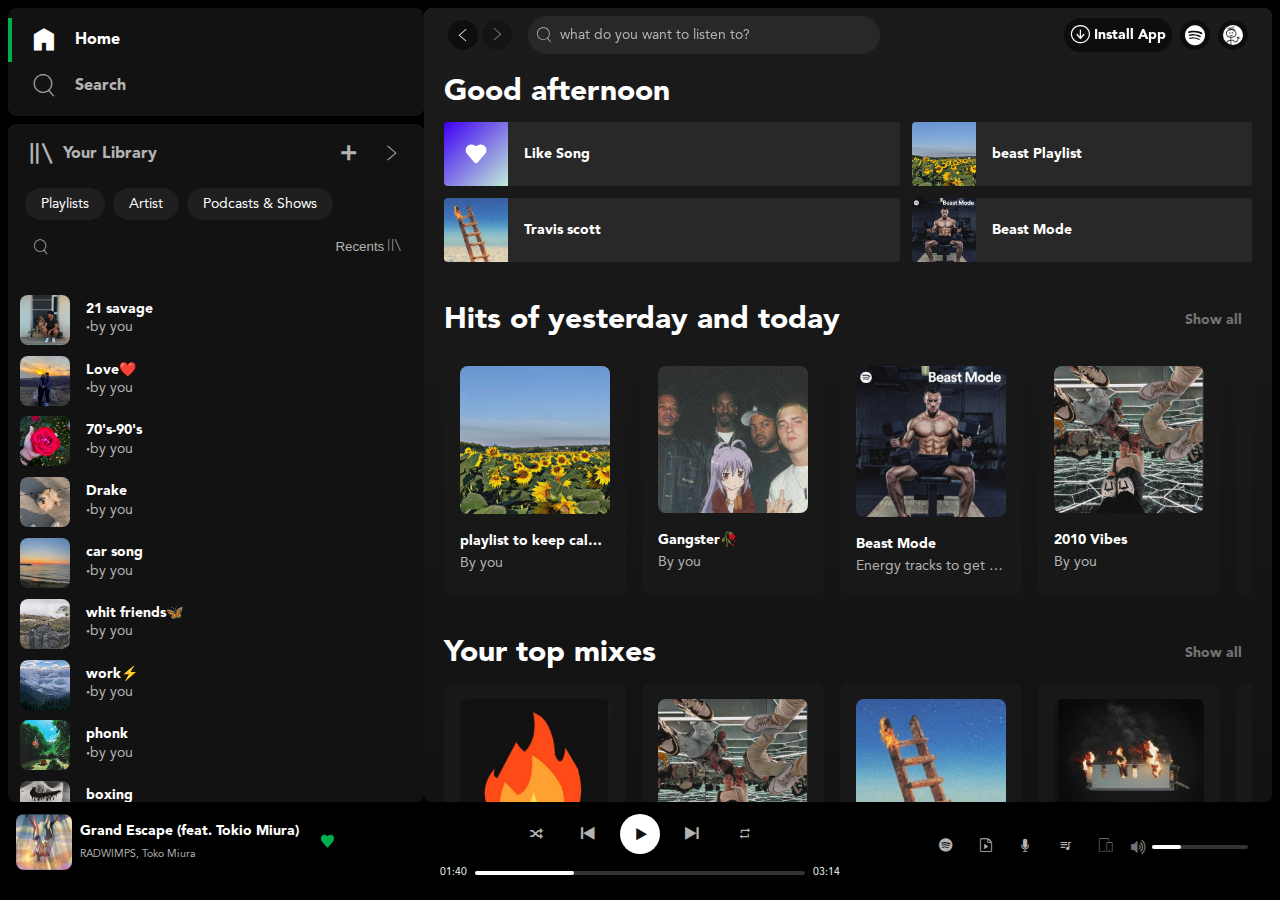
==== commit 1b220efd: "Add files via upload" ====
--- a/index.html
+++ b/index.html
@@ -73,7 +73,7 @@
                                     <div class="yourLibrary-content">
                                         <a href="/" class="link">
                                             <i class="icon-libraryActive" aria-hidden="true"></i>
-                                            <span>Your Library</span>
+                                            <h4>Your Library</h4>
                                         </a>
                                         <div class="navigation-menu">
                                             <button class="navigation-addPlus"  aria-label="Create playlist or folder" title="Create playlist or folder"><i class="icon-addPlus" aria-hidden="true"></i></button>
@@ -110,80 +110,205 @@
                                 </div>
                             </div>
 
-
-
-                                
-                            <ul class="list-content">
-                                <li class="list-item">
-                                    <a href="#" class="link" >Created for you</a>
-                                </li>
-                                <li class="list-item">
-                                    <a href="#" class="link" >Recently heard</a>
-                                </li>
-                                <li class="list-item">
-                                    <a href="#" class="link" >Liked songs</a>
-                                </li>
-                            </ul>
                         </nav>
                 
                         <nav class="list" aria-labelledby="playlist-navigation">
-                            <h2 class="list-title" id="playlist-navigation">Playlist</h2>
                             <ul class="list-content">
                                 <li class="list-item">
-                                    <a class="link" href="#">21 savage</a>
+                                    <a href="/">
+                                        <img src="./images-menu/monke&dog.JPEG"" alt="">
+                                        <div class="list-title">
+                                            <h3>21 savage</h3>
+                                            <h4>by you</h4>
+
+                                        </div>
+                                    </a>
                                 </li>
                                 <li class="list-item">
-                                    <a class="link" href="#">Love❤️ </a>
+                                    <a href="/">
+                                        <img src="./images-menu/gf.jpg" alt="">
+                                        <div class="list-title">
+                                            <h3>Love❤️</h3>
+                                            <h4>by you</h4>
+                                            
+                                        </div>
+                                    </a>
                                 </li>
                                 <li class="list-item">
-                                    <a class="link" href="#">70's-90's</a>
+                                    <a href="/">
+                                        <img src="images-menu/ros.JPEG" alt="">
+                                        <div class="list-title">
+                                            <h3> 70's-90's</h3>
+                                            <h4>by you</h4>
+
+                                        </div>
+
+                                    </a>
                                 </li>
                                 <li class="list-item">
-                                    <a class="link" href="#">Drake</a>
+                                    <a href="/">
+                                        <img src="images-menu/dog.jpg" alt="">
+                                        <div class="list-title">
+                                            <h3>Drake</h3>
+                                            <h4>by you</h4>
+
+                                        </div>
+
+                                    </a>
                                 </li>
                                 <li class="list-item">
-                                    <a class="link" href="#">car song</a>
+                                    <a href="/">
+                                        <img src="images-menu/beach.JPEG" alt="">
+                                        <div class="list-title">
+                                            <h3>car song </h3>
+                                            <h4>by you</h4>
+
+                                        </div>
+
+                                    </a>
                                 </li>
                                 <li class="list-item">
-                                    <a class="link" href="#">whit friends🦋</a>
+                                    <a href="/">
+                                        <img src="images-menu/my&natura.JPG" alt="">
+                                        <div class="list-title">
+                                            <h3>whit friends🦋 </h3>
+                                            <h4>by you</h4>
+
+                                        </div>
+
+                                    </a>
                                 </li>
                                 <li class="list-item">
-                                    <a class="link" href="#">work⚡️</a>
+                                    <a href="/">
+                                        <img src="images-menu/natura.JPG" alt="">
+                                        <div class="list-title">
+                                            <h3>work⚡️ </h3>
+                                            <h4>by you</h4>
+
+                                        </div>
+
+                                    </a>
                                 </li>
                                 <li class="list-item">
-                                    <a class="link" href="#">phonk</a>
+                                    <a href="/">
+                                        <img src="images-menu/natura2.JPG" alt="">
+                                        <div class="list-title">
+                                            <h3>phonk </h3>
+                                            <h4>by you</h4>
+
+                                        </div>
+
+                                    </a>
                                 </li>
                                 <li class="list-item">
-                                    <a class="link" href="#">boxing</a>
+                                    <a href="/">
+                                        <img src="images-menu/nike.png" alt="">
+                                        <div class="list-title">
+                                            <h3> boxing</h3>
+                                            <h4>by you</h4>
+
+                                        </div>
+
+                                    </a>
                                 </li>
                                 <li class="list-item">
-                                    <a class="link" href="#">GYM</a>
+                                    <a href="/">
+                                        <img src="images-menu/the-trio.JPEG" alt="">
+                                        <div class="list-title">
+                                            <h3>GYM </h3>
+                                            <h4>by you</h4>
+
+                                        </div>
+
+                                    </a>
                                 </li>
                                 <li class="list-item">
-                                    <a class="link" href="#">Gangster🥀</a>
+                                    <a href="/">
+                                        <img src="images/fire.png" alt="">
+                                        <div class="list-title">
+                                            <h3> Gangster🥀</h3>
+                                            <h4>by you</h4>
+
+                                        </div>
+
+                                    </a>
+                                </li>
+
+                                <li class="list-item">
+                                    <a href="/">
+                                        <img src="images-menu/dog.jpg" alt="">
+                                        <div class="list-title">
+                                                <h3> Epic music for a epic day</h3>
+                                                <h4>by you</h4>
+                                            
+                                        </div>
+                                    </a>
+                                </li>
+
+                                <li class="list-item">
+                                    <a href="/">
+                                        <img src="images-menu/mini-bf.jpg" alt="">
+                                        <div class="list-title">
+                                            <h3>Rock🎸</h3>
+                                            <h4>by you</h4>
+                                        </div>
+                                    </a>
                                 </li>
                                 <li class="list-item">
-                                    <span class="ellipsis">
-                                        <a class="link" href="#">Epic music for a epic day</a>
-                                    </span>
+                                    <a href="/">
+                                        <img src="images-menu/my&natura.JPG" alt="">
+                                        <div class="list-title">
+                                            <h3>2010 vibes </h3>
+                                            <h4>by you</h4>
+
+                                        </div>
+
+                                    </a>
+                                    
                                 </li>
                                 <li class="list-item">
-                                    <a class="link" href="#">Rock🎸</a>
+                                    <a href="/">
+                                        <img src="images-menu/natura.JPG" alt="">
+                                        <div class="list-title">
+                                            <h3>clasic</h3>
+                                            <h4>by you</h4>
+
+                                        </div>
+
+                                    </a>
                                 </li>
                                 <li class="list-item">
-                                    <a class="link" href="#">2010 vibes</a>
+                                    <a href="/">
+                                        <img src="images-menu/natura2.JPG" alt="">
+                                        <div class="list-title">
+                                            <h3>PartyHits 2000s </h3>
+                                            <h4>by you</h4>
+
+                                        </div>
+
+                                    </a>
                                 </li>
                                 <li class="list-item">
-                                    <a class="link" href="#">clasic</a>
+                                    <a href="/">
+                                        <img src="images-menu/nike.png" alt="">
+                                        <div class="list-title">
+                                            <h3>Jazz </h3>
+                                            <h4>by you</h4>
+
+                                        </div>
+
+                                    </a>
                                 </li>
                                 <li class="list-item">
-                                    <a class="link" href="#">Party Hits 2000s</a>
-                                </li>
-                                <li class="list-item">
-                                    <a class="link" href="#">Jazz</a>
-                                </li>
-                                <li class="list-item">
-                                    <a class="link" href="#">Manele</a>
+                                    <a href="/">
+                                        <img src="images-menu/ros.JPEG" alt="">
+                                        <div class="list-title">
+                                            <h3>Manele</h3>
+                                            <h4>by you</h4>
+
+                                        </div>
+
+                                    </a>
                                 </li>
                                 
                             </ul>
@@ -2214,21 +2339,21 @@
                             </div>
                         </section>
                     
-                        <hr>
+                        
                     
                         <footer class="footerCreditos" aria-labelledby="footer-creditos">
                             <section class="footerCreditos-content">
                                 <h2 id="footer-creditos">Creditos</h2>
-                                <p>&copy; 2024 Mi Sitio Web. Todos los derechos reservados.</p>
+                                <p>&copy; 2024 spotifu. Todos los derechos reservados.</p>
+                                <a href="https://open.spotify.com/" target="_blank" class="link"><p>spotify</p></a>
                             </section>
                     
                             <hr>
                             
                             <section class="footerCreditos-content">
                                 <h2>Enlaces útiles</h2>
-                                    <a href="https://www.instagram.com/proyectosgeo/" target="_blank" class="link"><p>Instagram</p></a>
-                                    <a href="https://github.com/BanicaGeorge48" target="_blank" class="link"><p>GitHub</p></a>
-                                    <a href="https://open.spotify.com/" target="_blank" class="link"><p>spotify</p></a>
+                                    <a href="https://leonidasesteban.com/" target="_blank" class="link"><p>leonidasesteban.com</p></a>
+
             
                             </section>
                             
@@ -2236,13 +2361,13 @@
                                 <h2>Redes sociales</h2>
                                     <a href="https://www.instagram.com/proyectosgeo/" target="_blank" class="link"><p>Instagram</p></a>
                                     <a href="https://github.com/BanicaGeorge48" target="_blank" class="link"><p>GitHub</p></a>
-                                    <a href="https://open.spotify.com/" target="_blank" class="link"><p>spotify</p></a>
+                                    <a href="https://open.spotify.com/" target="_blank" class="link"><p>spotifu</p></a>
             
                             </section>
                             <hr>
                             <section class="footerCreditos-content">
                                 <h2>Contacto</h2>
-                                <p>Correo electrónico:banicageorge48@gmail.com</p>
+                                <a href="banicageorge48@gmail.com">Enviar correo electrónico</a>
                                 <p>Teléfono: 123-456-7890</p>
                             </section>
                         </footer>
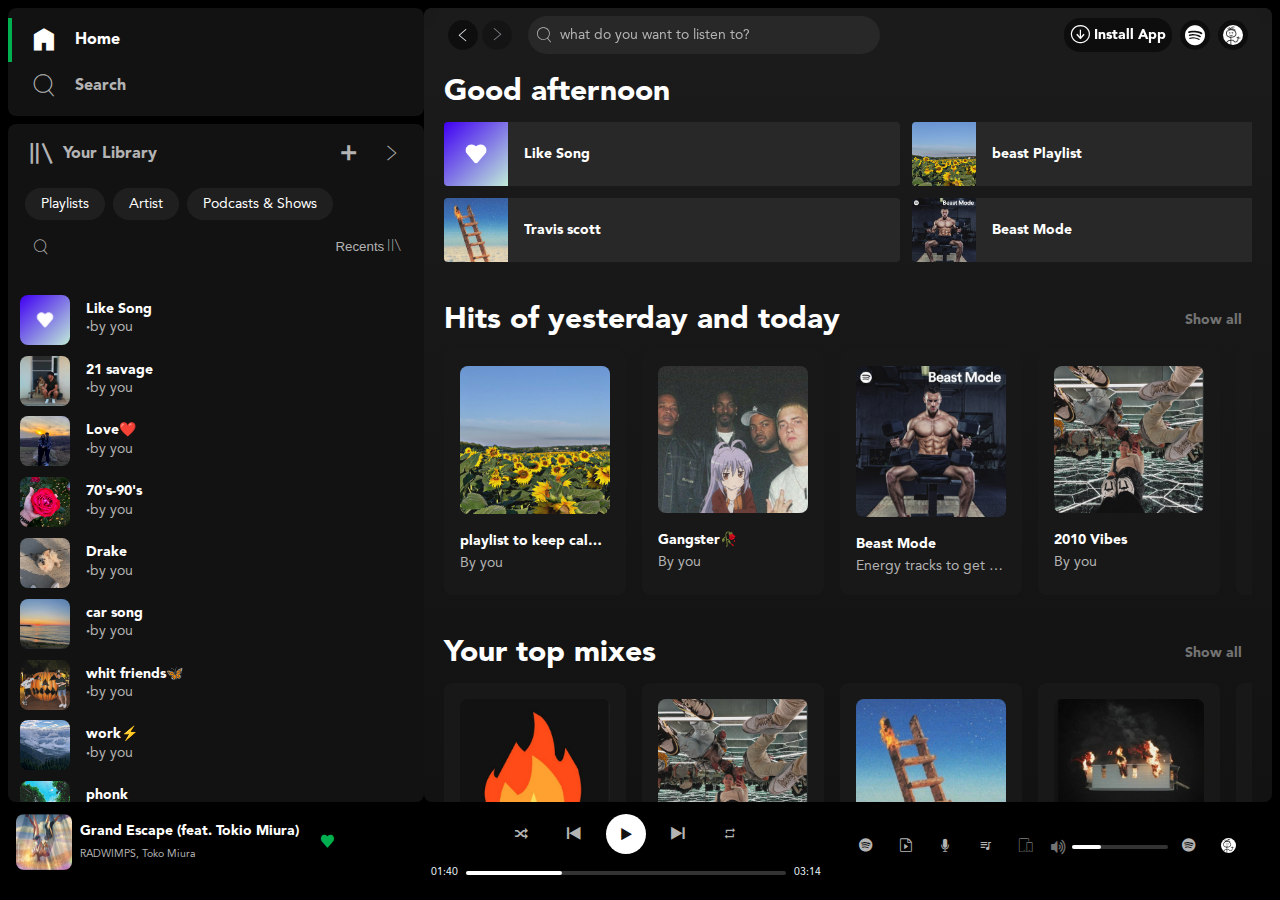
==== commit 1851a15a: "Add files via upload" ====
--- a/index.html
+++ b/index.html
@@ -50,7 +50,7 @@
                                     </a>
                                 </li>
                                 <li class="menuItem">
-                                    <a href="/" class="link">
+                                    <a href="/search.html" class="link">
                                         <i class="icon-search" aria-hidden="true"></i>
                                         <span>Search</span>
                                     </a>
@@ -116,7 +116,17 @@
                             <ul class="list-content">
                                 <li class="list-item">
                                     <a href="/">
-                                        <img src="./images-menu/monke&dog.JPEG"" alt="">
+                                        <img src="./images/LIKE_SONG.png" width="10px" alt="">
+                                        <div class="list-title">
+                                            <h3>Like Song</h3>
+                                            <h4>by you</h4>
+
+                                        </div>
+                                    </a>
+                                </li>
+                                <li class="list-item">
+                                    <a href="/">
+                                        <img src="./images-menu/monke&dog.JPEG" width="10px" alt="">
                                         <div class="list-title">
                                             <h3>21 savage</h3>
                                             <h4>by you</h4>
@@ -169,7 +179,7 @@
                                 </li>
                                 <li class="list-item">
                                     <a href="/">
-                                        <img src="images-menu/my&natura.JPG" alt="">
+                                        <img src="images-menu/3bf.JPEG" alt="">
                                         <div class="list-title">
                                             <h3>whit friends🦋 </h3>
                                             <h4>by you</h4>
@@ -337,15 +347,19 @@
                                 <div class="topButton">
                                     <button class="topButton-download">
                                         <i class="icon-download"></i>
-                                        <a href="">Install App</a>
+                                        <a href="https://www.spotify.com/ro-en/download/windows/" target="_blank">Install App</a>
                                     </button>
                         
-                                    <button class="topButton-spotify" aria-label="go to spotify">
-                                        <i class="icon-spotify1"></i>
+                                    <button class="topButton-spotify" aria-label="go to spotify" title="go to spotify">
+                                        <a href="https://open.spotify.com/" target="_blank">
+                                            <i class="icon-spotify1"></i>
+                                        </a>
                                     </button>
                         
                                     <button class="topButton-account" aria-label="go to your account">
-                                        <img src="./images/yo.png" alt="">
+                                        <a href="https://www.spotify.com/ro-en/account/overview/" target="_blank">
+                                            <img src="./images/yo.png" alt="">
+                                        </a>
                                     </button>
                                 </div>
                             </header>
@@ -2367,7 +2381,7 @@
                             <hr>
                             <section class="footerCreditos-content">
                                 <h2>Contacto</h2>
-                                <a href="banicageorge48@gmail.com">Enviar correo electrónico</a>
+                                <p>banicageorge48@gmail.com </p>
                                 <p>Teléfono: 123-456-7890</p>
                             </section>
                         </footer>
@@ -2442,7 +2456,9 @@
                     <div class="player-playerVolume">
                         <div class="playerVolume">
                             <button class="buttonIcon" title="go to spotify" aria-label="go to spotify">
-                            <i class="icon-spotify1" aria-hidden="false"></i>
+                                <a href="https://open.spotify.com/">
+                                    <i class="icon-spotify1" aria-hidden="false"></i>
+                                </a>
                             </button>
                             <button class="buttonIcon" title="Now playing view" aria-label="Now playing view">
                                 <i class="icon-filePlay" aria-hidden="false"></i>
@@ -2460,6 +2476,7 @@
                             <button class="player-control" aria-label="Muted" aria-describedby="volumen-icon">
                                 <i class="icon-volumeUp" id="volumen-icon" role="presentation" aria-label="Volumen high" title="Mute"></i>
                             </button>
+    
                             <div class="playerVolume-slider">
                                 <div class="slider">
                                     <div class="slider-progress">
@@ -2467,6 +2484,20 @@
                                     </div>
                                 </div>
                             </div>
+
+                            <button class="buttonIcon" title="go to spotify" aria-label="go to spotify" target="_blank">
+                                <a href="https://open.spotify.com/">
+                                    <i class="icon-spotify1" aria-hidden="false"></i>
+                                </a>
+                            </button>
+                            
+                
+                            <button class="buttonIcon" aria-label="go to your account">
+                                <a href="https://www.spotify.com/ro-en/account/overview/" target="_blank">
+                                    <img src="./images/yo.png" alt="">
+                                </a>
+                            </button>
+
                         </div>
                     </div>
             
--- a/css/index.css
+++ b/css/index.css
@@ -10,7 +10,7 @@
 @import "./page.css";
 @import "./layout.css";
 @import "./scrollbar.css";
-@import "";
+@import "./search-page.css";
 @import "";
 @import "";
 @import "./top-button.css";
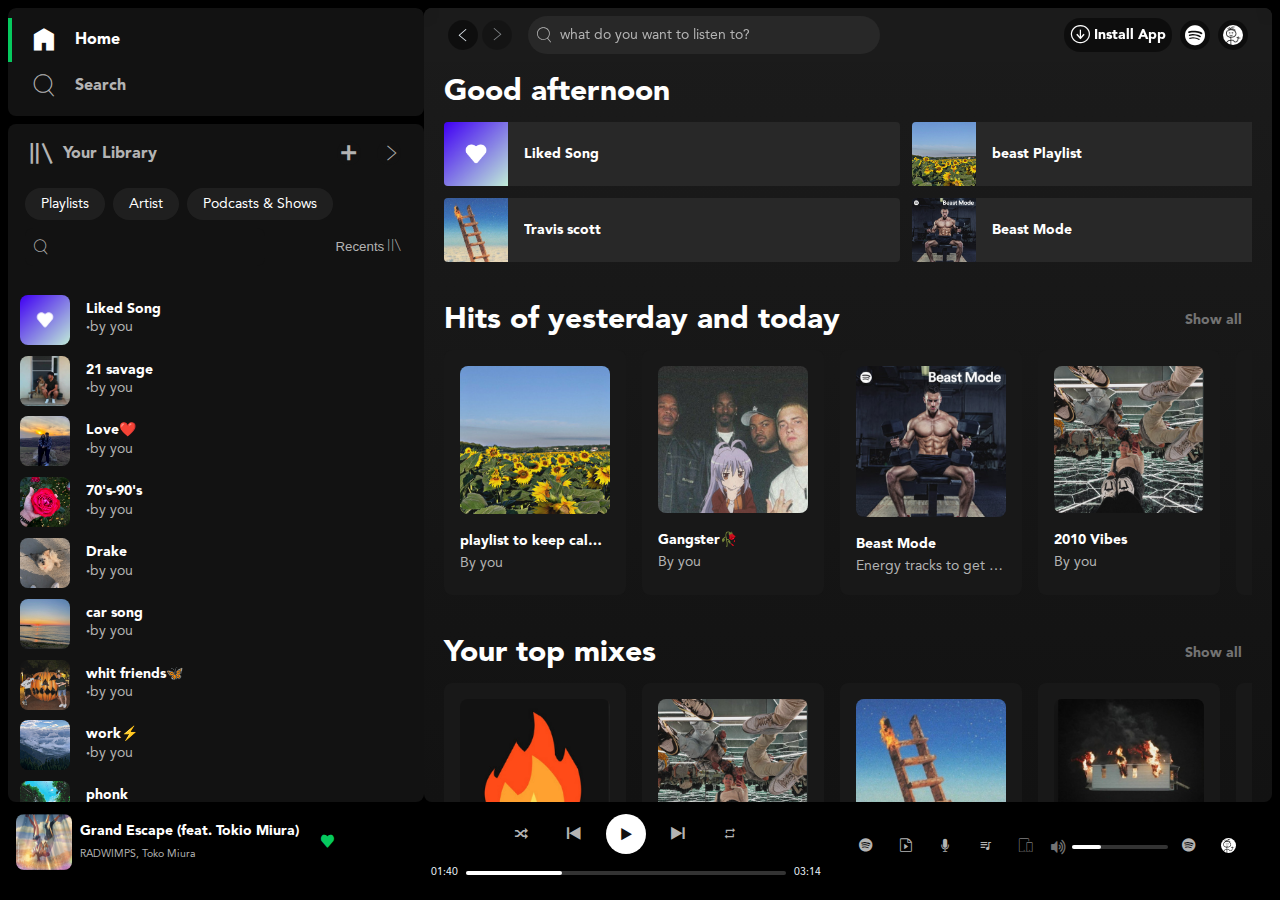
==== commit a107323e: "Add files via upload" ====
--- a/index.html
+++ b/index.html
@@ -115,10 +115,10 @@
                         <nav class="list" aria-labelledby="playlist-navigation">
                             <ul class="list-content">
                                 <li class="list-item">
-                                    <a href="/">
+                                    <a href="./likedSong.html">
                                         <img src="./images/LIKE_SONG.png" width="10px" alt="">
                                         <div class="list-title">
-                                            <h3>Like Song</h3>
+                                            <h3>Liked Song</h3>
                                             <h4>by you</h4>
 
                                         </div>
@@ -377,11 +377,13 @@
                                         <img src="./images/LIKE_SONG.png" alt="Cover of the Playlist">
                                     </div>
                                     <div class="playlistCompact-details">
-                                        <h3 class="playlistCompact-title">Like Song</h3>
-                                        <div class="playlistCompact-control">
-                                            <button class="buttonIcon is-primary" aria-label="Play" title="Play" >
-                                                <i class="icon-play" aria-hidden="true"></i>
-                                            </button>
+                                        <a href="./likedSong.html">
+                                            <h3 class="playlistCompact-title">Liked Song</h3>
+                                            <div class="playlistCompact-control">
+                                                <button class="buttonIcon is-primary" aria-label="Play" title="Play" >
+                                                    <i class="icon-play" aria-hidden="true"></i>
+                                                </button>
+                                        </a>
                                         </div>
                                     </div>
                                 </div>
--- a/css/index.css
+++ b/css/index.css
@@ -11,6 +11,8 @@
 @import "./layout.css";
 @import "./scrollbar.css";
 @import "./search-page.css";
+@import "./liked-page.css";
+@import "";
 @import "";
 @import "";
 @import "./top-button.css";
@@ -21,7 +23,7 @@
 
 :root { 
   font-size: 16px;
-  --primary: #00b050; 
+  --primary: #06c95e; 
   --white: #ffffff; 
   --gray10: #b3b3b3; 
   --gray20: #737373; 
